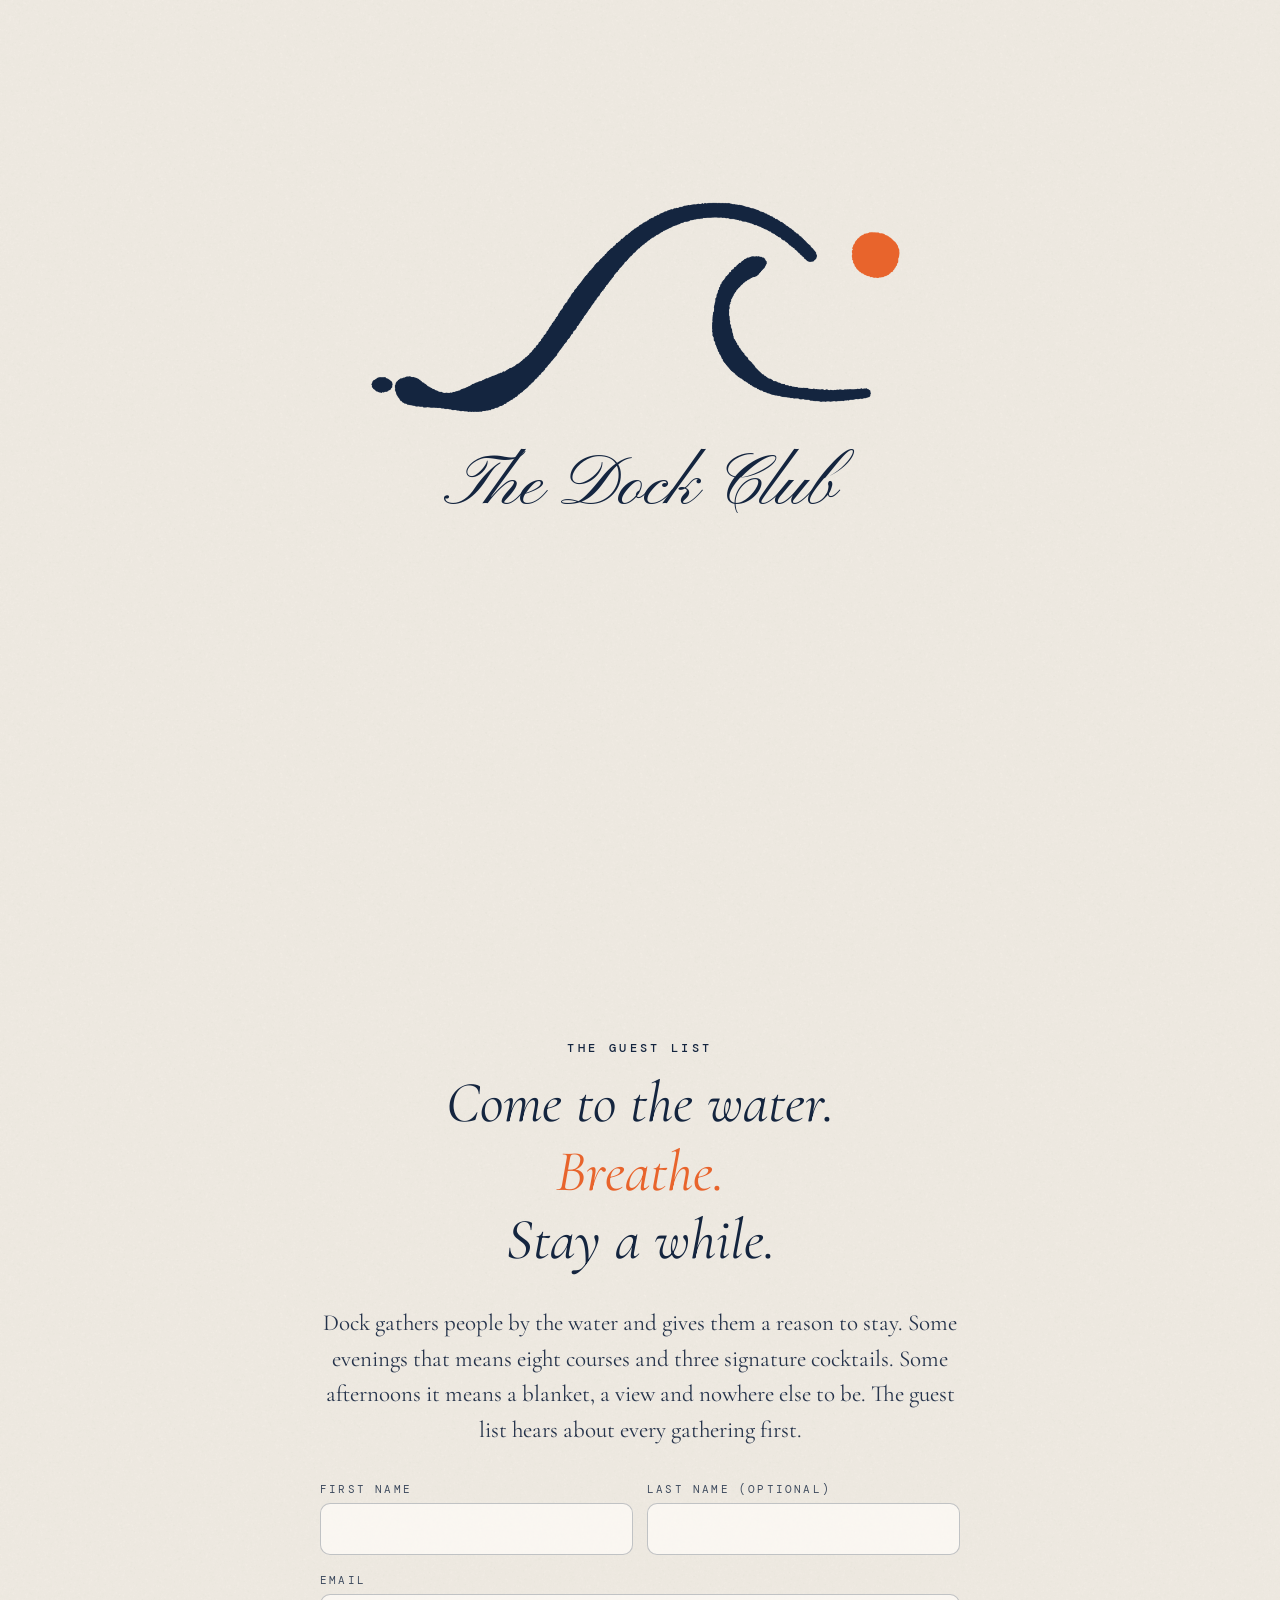
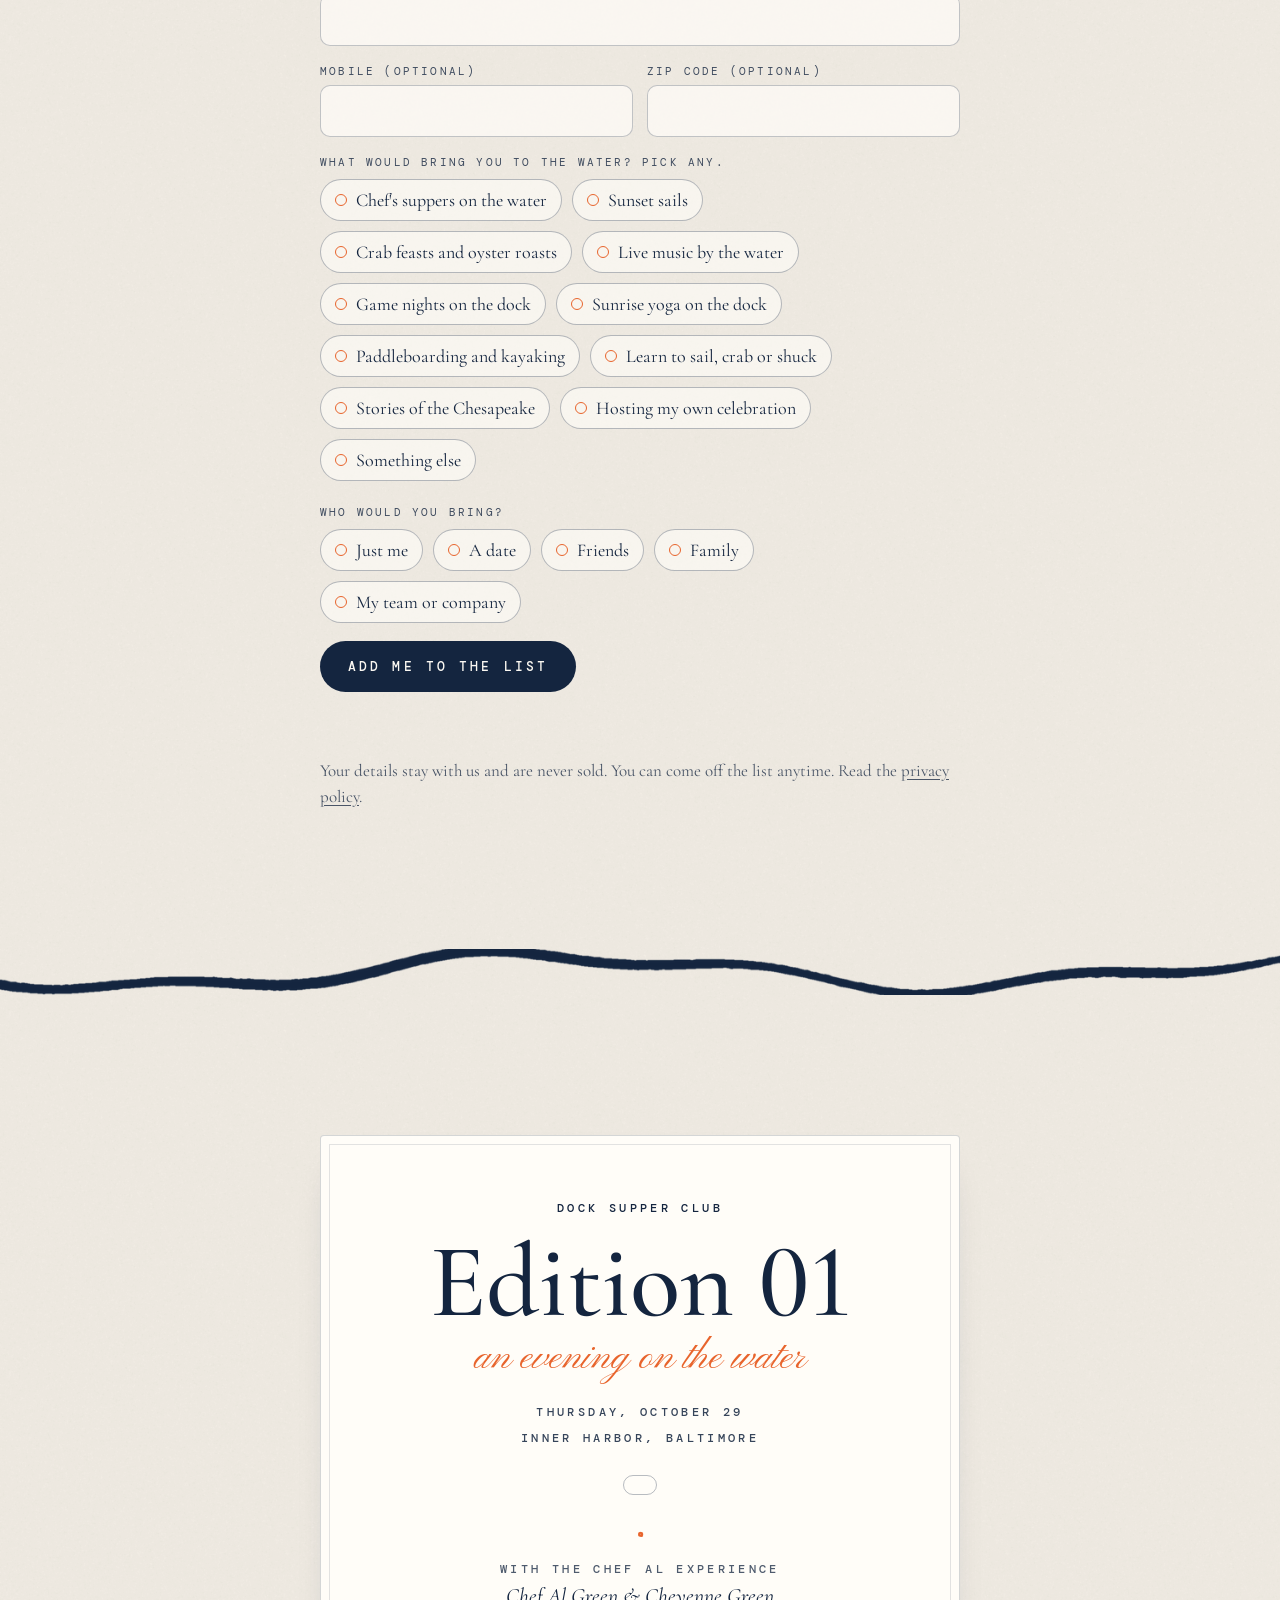
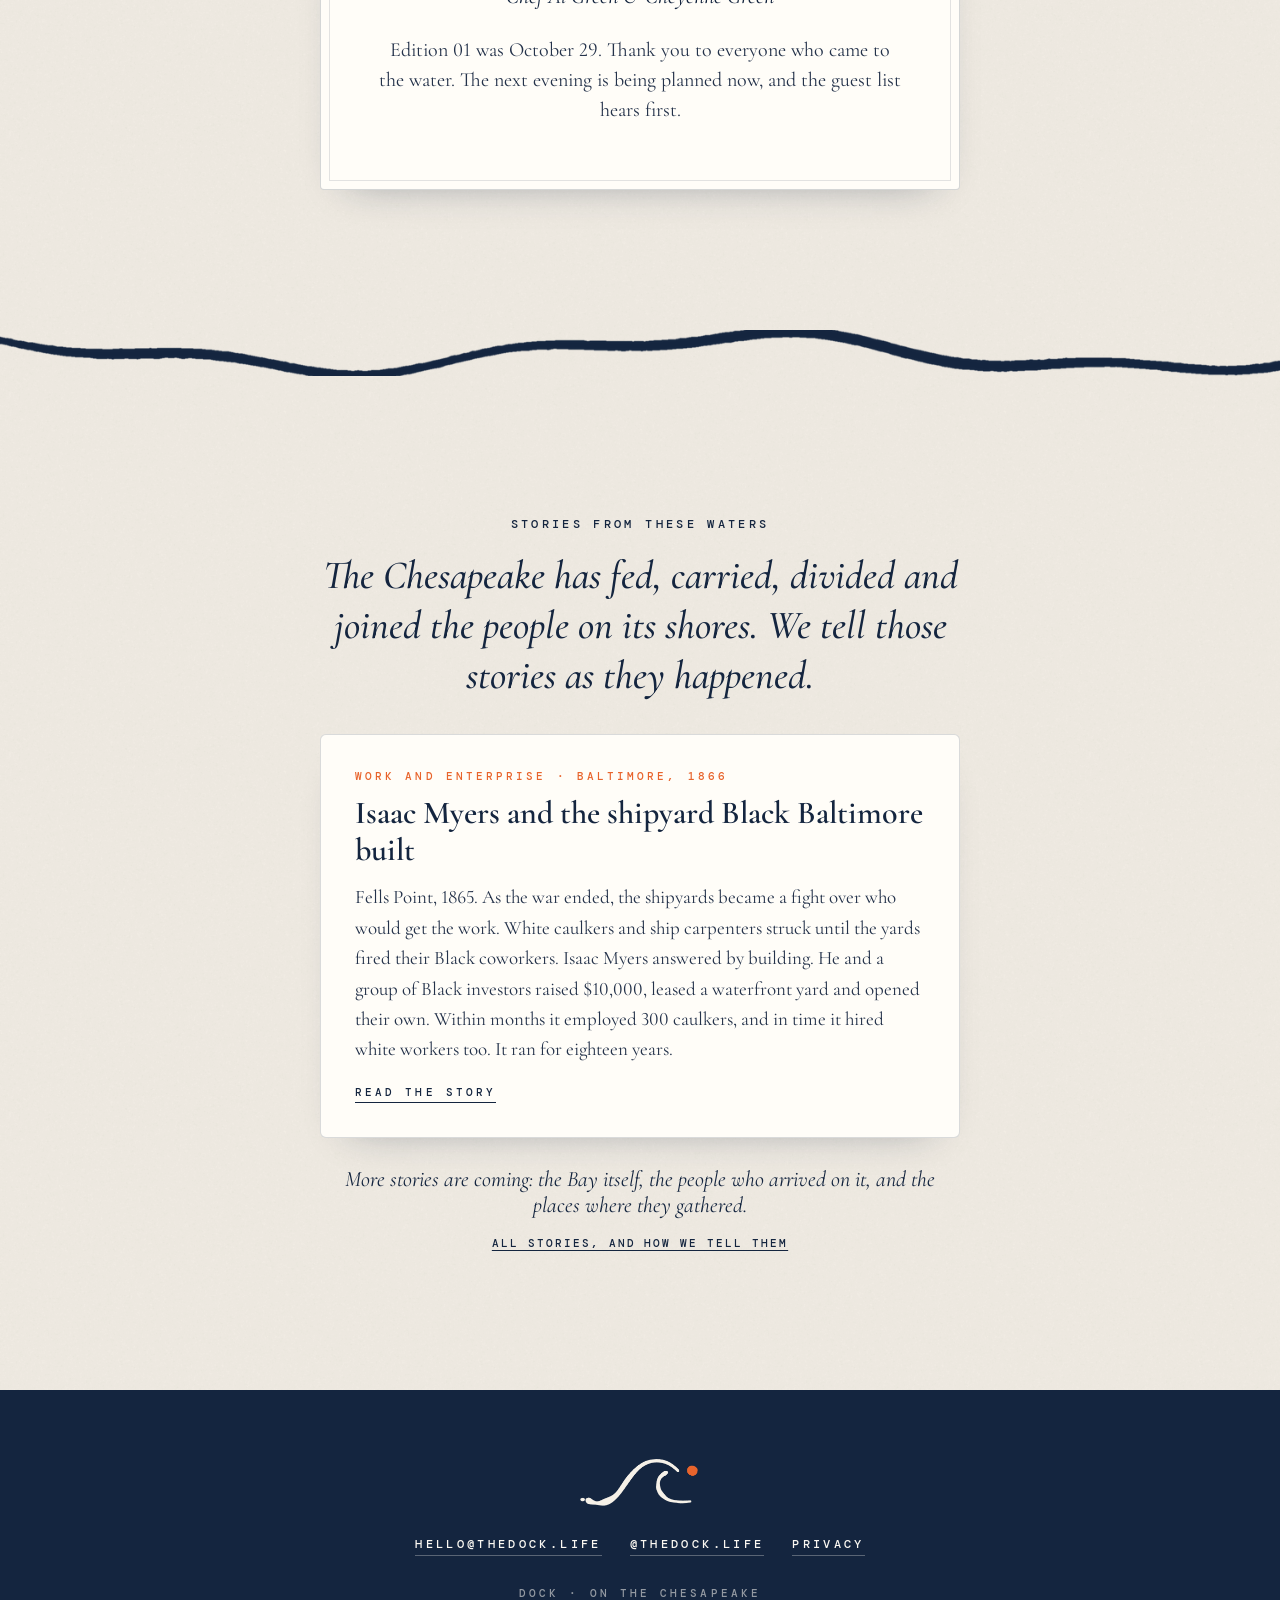
==== index.html @ c84dc523 "Correct the 1865 strikers: say white caulkers and ship carpenters The claim that many strikers were " ====
<!doctype html>
<html lang="en">
<head>
<meta charset="utf-8">
<meta name="viewport" content="width=device-width, initial-scale=1, viewport-fit=cover">
<title>Dock</title>
<meta name="description" content="The water brings people together. Life on the water, starting with the Dock Supper Club.">
<meta property="og:title" content="Dock">
<meta property="og:description" content="The water brings people together.">
<meta property="og:image" content="https://thedock.life/assets/share.jpg">
<meta property="og:url" content="https://thedock.life/">
<meta name="twitter:card" content="summary_large_image">
<meta name="theme-color" content="#14253F">
<link rel="icon" href="/assets/favicon.svg" type="image/svg+xml">
<link rel="preconnect" href="https://fonts.googleapis.com">
<link rel="preconnect" href="https://fonts.gstatic.com" crossorigin>
<link rel="stylesheet" href="https://fonts.googleapis.com/css2?family=Cormorant+Garamond:ital,wght@0,500;0,600;1,500&family=DM+Mono:wght@400;500&family=Pinyon+Script&display=swap">
<style>

:root{
  --mw:min(560px,78vw,60vh);
  --navy:#14253F; --orange:#E8642C; --cream:#FBF8F2; --paper:#F6F1E8; --grey:#4A5263;
  --sky-top:#CFE0EA; --sky-bot:#FBF8F2; --water-top:#9FB4C6; --water-bot:#5F7893; --ink:var(--navy); --hero-text:var(--navy);
}
*{box-sizing:border-box;margin:0;padding:0}
html{scroll-behavior:smooth;-webkit-text-size-adjust:100%}
body{background:var(--paper) url(/assets/paper.png);background-blend-mode:multiply;color:var(--navy);font-family:'Cormorant Garamond',Georgia,serif;font-variant-numeric:lining-nums;-webkit-font-smoothing:antialiased}
a{color:inherit}
.k{font-family:'DM Mono',ui-monospace,monospace;font-weight:500;text-transform:uppercase;letter-spacing:.28em;font-size:12px}
.sc{font-family:'Pinyon Script',cursive;font-weight:400;line-height:1}

/* hero: sky, horizon, water */
.hero{position:relative;height:100vh;height:100svh;min-height:560px;overflow:hidden;color:var(--hero-text);
  background:linear-gradient(180deg,var(--sky-top) 0%,var(--sky-bot) 67%,var(--water-top) 67%,var(--water-bot) 100%);
  transition:color 2s ease}
.sun{position:absolute;width:clamp(20px,3vw,30px);aspect-ratio:1;border-radius:50%;transform:translate(-50%,-50%);transition:left 2s,top 2s,background 2s,opacity 2s;pointer-events:none}
.glint{position:absolute;left:0;right:0;top:67%;height:33%;pointer-events:none;opacity:.6;
  background:repeating-linear-gradient(180deg,transparent 0 9px,rgba(255,255,255,.05) 9px 10px,transparent 10px 23px,rgba(255,255,255,.035) 23px 24px);-webkit-mask-image:linear-gradient(180deg,#000,transparent 85%);mask-image:linear-gradient(180deg,#000,transparent 85%)}
#ripples{position:absolute;left:0;right:0;top:67%;width:100%;height:33%;touch-action:pan-y}
.intro{position:absolute;inset:0;z-index:1;background:var(--paper) url(/assets/paper.png);background-blend-mode:multiply;clip-path:inset(0 0 0 0);transition:clip-path 1.5s cubic-bezier(.5,0,.3,1);display:none}
.intro .introname{position:absolute;left:0;right:0;top:calc(34% + var(--mw)*.235 + 18px);text-align:center;font-family:'Pinyon Script',cursive;font-size:clamp(46px,8vw,72px);line-height:1;color:var(--navy);opacity:0;transform:translateY(6px);transition:opacity 1s ease,transform 1s ease}
.intro.named .introname{opacity:1;transform:none}
.intro.gone{clip-path:inset(0 0 100% 0);pointer-events:none}
.intro.gone .introname{opacity:0;transition-duration:.45s}
.hero.opening .intro{display:block}
.hero.opening .clock,.hero.opening .sun{opacity:0 !important}
.clock{transition:opacity 1.6s ease;}
.mark{z-index:2}
.tag{z-index:2}
.clock{position:absolute;top:max(20px,env(safe-area-inset-top));left:0;right:0;text-align:center;opacity:.8;padding:0 16px}
@media (max-width:480px){.clock{font-size:10px;letter-spacing:.18em}.tag .sub{font-size:10.5px;letter-spacing:.2em}}
.mark{position:absolute;left:50%;top:34%;width:var(--mw);transform:translate(-50%,-50%)}
.mark svg{width:100%;height:auto;display:block;overflow:visible}
.mark .dot{transform-box:fill-box;transform-origin:center;opacity:0}
.tag{position:absolute;left:0;right:0;top:calc(34% + var(--mw)*.235 + 16px);text-align:center;padding:0 20px}
.tag .line{font-style:italic;font-weight:500;font-size:clamp(26px,4.6vw,44px);line-height:1.15;opacity:0;transform:translateY(8px);transition:opacity 1.2s ease,transform 1.2s ease}
.tag .sub{margin-top:14px;opacity:0;transition:opacity 1.2s ease .5s}
.ready .tag .line{opacity:1;transform:none}
.ready .tag .sub{opacity:.85}
.cta{display:inline-block;margin-top:clamp(22px,4vh,36px);position:relative;z-index:3;white-space:nowrap;text-decoration:none;color:var(--cream);background:var(--navy);border-radius:999px;padding:16px 26px;opacity:0;transition:opacity 1.2s ease 1s,background .25s;z-index:2}
.cta:hover{background:#1E3354}
.ready .cta{opacity:1}
.night .cta{background:var(--cream);color:var(--navy)}
.shore{position:absolute;left:0;right:0;bottom:0;height:16%;background:linear-gradient(180deg,rgba(246,241,232,0) 0%,rgba(246,241,232,.35) 45%,rgba(246,241,232,.85) 80%,var(--paper) 100%);pointer-events:none}
.divider{display:block;width:100%;height:auto;max-height:46px;object-fit:cover;opacity:.85;margin:0}

/* paper sections */
.paper{background:var(--paper) url(/assets/paper.png);background-blend-mode:multiply}
section{padding:clamp(72px,12vw,140px) 20px;text-align:center}
.wrap{max-width:640px;margin:0 auto}
.reveal{opacity:0;transform:translateY(8px);transition:opacity .9s ease,transform .9s ease}
.reveal.in{opacity:1;transform:none}
.three{display:flex;flex-direction:column;gap:6px;margin:22px 0 34px}
.three div{font-style:italic;font-size:clamp(34px,6vw,58px);line-height:1.08}
.three div:nth-child(2){color:var(--orange)}
.body{font-size:clamp(20px,2.4vw,23px);line-height:1.55;color:#24324A}
.rule{width:44px;height:1px;background:var(--navy);opacity:.3;margin:0 auto}

.card{background:#FFFDF8;border:1px solid rgba(20,37,63,.18);outline:1px solid rgba(20,37,63,.12);outline-offset:-10px;border-radius:4px;padding:clamp(40px,8vw,64px) clamp(22px,6vw,56px);box-shadow:0 18px 40px -28px rgba(20,37,63,.45)}
.card .big{font-weight:500;font-size:clamp(58px,12vw,104px);line-height:1;margin:14px 0 4px}
.card .sc{color:var(--orange);font-size:clamp(28px,5vw,40px)}
.card .meta{margin-top:22px;line-height:2.1;opacity:.85}
.count{display:inline-block;margin-top:24px;padding:9px 16px;border:1px solid rgba(20,37,63,.3);border-radius:999px}
.dab{display:block;width:9px;margin:30px auto 22px}
.card .names{font-style:italic;font-size:22px;margin-top:6px}
.card .note{margin-top:26px;font-size:20px;line-height:1.5;color:#24324A}
.story .promise{font-style:italic;font-weight:500;font-size:clamp(28px,4.6vw,40px);line-height:1.25;margin:18px 0 34px}
.storycard{display:block;text-align:left;text-decoration:none;color:inherit;background:#FFFDF8;border:1px solid rgba(20,37,63,.16);border-radius:6px;padding:clamp(22px,5vw,34px);box-shadow:0 18px 40px -30px rgba(20,37,63,.45);transition:transform .3s ease,box-shadow .3s ease}
.storycard:hover{transform:translateY(-2px);box-shadow:0 22px 44px -28px rgba(20,37,63,.5)}
.storycard .stag{display:block;color:#E8642C;font-size:11px}
.storycard .t{display:block;font-weight:600;font-size:clamp(26px,4vw,32px);line-height:1.15;margin:12px 0 14px}
.storycard .x{display:block;font-size:19px;line-height:1.6;color:#24324A}
.storycard .go{display:inline-block;margin-top:20px;border-bottom:1px solid currentColor;padding-bottom:3px;font-size:11px}
.story h2{font-weight:500;font-size:clamp(40px,7vw,64px);line-height:1.05;margin:18px 0 26px}
.story .body{text-align:left}
.story .more{margin-top:28px;font-style:italic;font-size:22px}
.sources{margin-top:18px;font-size:11px;letter-spacing:.18em;opacity:.7}
.sources a{text-underline-offset:3px}

.join .three{margin-top:16px}
form{margin-top:34px;text-align:left;display:grid;gap:18px}
.row{display:grid;grid-template-columns:1fr 1fr;gap:14px}
@media (max-width:520px){.row{grid-template-columns:1fr}}
label.f{display:grid;gap:7px}
label.f span{font-family:'DM Mono',monospace;font-size:11px;letter-spacing:.2em;text-transform:uppercase;opacity:.8}
input[type=text],input[type=email]{width:100%;font:inherit;font-size:20px;color:var(--navy);background:rgba(255,253,248,.7);border:1px solid rgba(20,37,63,.25);border-radius:10px;padding:13px 14px}
input:focus-visible,button:focus-visible,.chip input:focus-visible+span{outline:2px solid var(--orange);outline-offset:2px}
fieldset{border:0;display:grid;gap:10px}
legend{font-family:'DM Mono',monospace;font-size:11px;letter-spacing:.2em;text-transform:uppercase;opacity:.8;margin-bottom:10px}
.chips{display:flex;flex-wrap:wrap;gap:10px}
.chip{position:relative;cursor:pointer}
.chip input{position:absolute;opacity:0;inset:0;cursor:pointer}
.chip span{display:inline-flex;align-items:center;gap:9px;padding:9px 14px;border:1px solid rgba(20,37,63,.3);border-radius:999px;font-size:18px;background:rgba(255,253,248,.6);transition:background .25s,color .25s,border-color .25s}
.chip span::before{content:"";width:10px;height:10px;border-radius:50%;border:1.5px solid var(--orange);transition:background .25s}
.chip input:checked+span{background:var(--navy);color:var(--cream);border-color:var(--navy)}
.chip input:checked+span::before{background:var(--orange)}
.hp{position:absolute;left:-9999px}
.consent{display:flex;gap:12px;align-items:flex-start;font-size:17px;line-height:1.45;cursor:pointer}
.consent input{width:20px;height:20px;margin-top:3px;accent-color:var(--navy);flex:none}
.consent[hidden],#otherWrap[hidden]{display:none}
.small a{text-underline-offset:3px}
fieldset+fieldset{margin-top:6px}
input[type=tel]{width:100%;font:inherit;font-size:20px;color:var(--navy);background:rgba(255,253,248,.7);border:1px solid rgba(20,37,63,.25);border-radius:10px;padding:13px 14px}
input::placeholder{color:rgba(20,37,63,.4);font-style:italic}
button{justify-self:start;font-family:'DM Mono',monospace;font-weight:500;font-size:13px;letter-spacing:.24em;text-transform:uppercase;color:var(--cream);background:var(--navy);border:0;border-radius:999px;padding:17px 28px;cursor:pointer;transition:background .25s}
button:hover{background:#1E3354}
button[disabled]{opacity:.6;cursor:default}
.small{font-size:17px;opacity:.75;line-height:1.5}
.msg{font-size:20px;min-height:1.5em}
.msg.err{color:#B4471C}
.done{display:none;margin-top:34px}
.done .sc{font-size:56px;color:var(--orange)}
.done p{margin-top:10px;font-size:22px}
.joined form{display:none}
.joined .done{display:block}

footer{background:var(--navy);color:var(--cream);text-align:center;padding:64px 20px calc(48px + env(safe-area-inset-bottom))}
footer .fw{width:120px;height:auto;margin:0 auto 26px;display:block}
footer .links{display:flex;flex-wrap:wrap;justify-content:center;gap:12px 28px}
footer a{text-decoration:none;border-bottom:1px solid rgba(251,248,242,.3);padding-bottom:3px}
footer .fine{margin-top:30px;opacity:.55;font-size:11px}

@media (prefers-reduced-motion:reduce){
  .reveal,.tag .line,.tag .sub{transition:none;opacity:1;transform:none}
  .cue span{animation:none}
}
</style>
</head>
<body>

<header class="hero" id="hero">
  <div class="sun" id="sun" aria-hidden="true"></div>
  <div class="glint" aria-hidden="true"></div>
  <canvas id="ripples" aria-hidden="true"></canvas>
  <div class="intro" id="intro" aria-hidden="true"><div class="introname">The Dock Club</div></div>
  <div class="clock k" id="clock" aria-live="off"></div>
  <div class="mark" role="img" aria-label="The Dock wave">
    <svg viewBox="-2 0 274 128" xmlns="http://www.w3.org/2000/svg">
      <defs>
        <mask id="draw" maskUnits="userSpaceOnUse" x="-2" y="0" width="274" height="128">
          <circle id="dab" cx="4" cy="104" r="0" fill="#fff"/>
          <path id="p1" d="M 6 104 C 10 103, 12 103, 15 105 C 30 114, 55 114, 75 98 C 100 78, 115 35, 150 20 C 170 12, 200 14, 222 38" fill="none" stroke="#fff" stroke-width="30" stroke-linecap="round" stroke-linejoin="round"/>
          <path id="p2" d="M 196 42 C 176 50, 168 76, 184 94 C 198 108, 225 112, 250 110" fill="none" stroke="#fff" stroke-width="30" stroke-linecap="round" stroke-linejoin="round"/>
        </mask>
      </defs>
      <image id="ink" href="/assets/web-stroke-navy.png" x="-2" y="0" width="274" height="128" mask="url(#draw)"/>
      <image id="inkLight" href="/assets/web-stroke-cream.png" x="-2" y="0" width="274" height="128" mask="url(#draw)" style="opacity:0;transition:opacity 1.6s ease"/>
      <image class="dot" id="dot" href="/assets/web-dot.png" x="-2" y="0" width="274" height="128"/>
    </svg>
  </div>
  <div class="tag">
    <div class="line">The water brings people together.</div>
    <div class="sub k">Life on the water, starting with the Dock Supper Club</div>
    <a class="cta k" href="#join">Join the guest list</a>
  </div>
  <div class="shore" aria-hidden="true"></div>
</header>

<main>
<section class="paper join" id="join">
  <div class="wrap">
    <div class="k reveal">The guest list</div>
    <div class="three">
      <div class="reveal">Come to the water.</div>
      <div class="reveal">Breathe.</div>
      <div class="reveal">Stay a while.</div>
    </div>
    <p class="body reveal">Dock gathers people by the water and gives them a reason to stay. Some evenings that means eight courses and three signature cocktails. Some afternoons it means a blanket, a view and nowhere else to be. The guest list hears about every gathering first.</p>
    <form id="form" class="reveal" novalidate>
      <div class="row">
        <label class="f"><span>First name</span><input type="text" name="firstName" autocomplete="given-name" required maxlength="100"></label>
        <label class="f"><span>Last name (optional)</span><input type="text" name="lastName" autocomplete="family-name" maxlength="100"></label>
      </div>
      <label class="f"><span>Email</span><input type="email" name="email" autocomplete="email" inputmode="email" required maxlength="200"></label>
      <div class="row">
        <label class="f"><span>Mobile (optional)</span><input type="tel" name="phone" autocomplete="tel" inputmode="tel" maxlength="40"></label>
        <label class="f"><span>ZIP code (optional)</span><input type="text" name="zip" autocomplete="postal-code" inputmode="numeric" maxlength="10"></label>
      </div>
      <label class="consent" id="textsWrap" hidden><input type="checkbox" name="textsOk"><span>Text me about gatherings. Reply STOP anytime to opt out. Message and data rates may apply.</span></label>
      <fieldset>
        <legend>What would bring you to the water? Pick any.</legend>
        <div class="chips">
          <label class="chip"><input type="checkbox" name="interests" value="Chef's suppers on the water"><span>Chef's suppers on the water</span></label>
          <label class="chip"><input type="checkbox" name="interests" value="Sunset sails"><span>Sunset sails</span></label>
          <label class="chip"><input type="checkbox" name="interests" value="Crab feasts and oyster roasts"><span>Crab feasts and oyster roasts</span></label>
          <label class="chip"><input type="checkbox" name="interests" value="Live music by the water"><span>Live music by the water</span></label>
          <label class="chip"><input type="checkbox" name="interests" value="Game nights on the dock"><span>Game nights on the dock</span></label>
          <label class="chip"><input type="checkbox" name="interests" value="Sunrise yoga on the dock"><span>Sunrise yoga on the dock</span></label>
          <label class="chip"><input type="checkbox" name="interests" value="Paddleboarding and kayaking"><span>Paddleboarding and kayaking</span></label>
          <label class="chip"><input type="checkbox" name="interests" value="Learn to sail, crab or shuck"><span>Learn to sail, crab or shuck</span></label>
          <label class="chip"><input type="checkbox" name="interests" value="Stories of the Chesapeake"><span>Stories of the Chesapeake</span></label>
          <label class="chip"><input type="checkbox" name="interests" value="Hosting my own celebration"><span>Hosting my own celebration</span></label>
          <label class="chip"><input type="checkbox" name="interests" value="Something else" id="otherBox"><span>Something else</span></label>
        </div>
        <label class="f" id="otherWrap" hidden style="margin-top:6px"><span>Tell us what</span><input type="text" name="other" maxlength="500" placeholder="Bonfires, fishing, a book club..."></label>
      </fieldset>
      <fieldset>
        <legend>Who would you bring?</legend>
        <div class="chips">
          <label class="chip"><input type="checkbox" name="comingWith" value="Just me"><span>Just me</span></label>
          <label class="chip"><input type="checkbox" name="comingWith" value="A date"><span>A date</span></label>
          <label class="chip"><input type="checkbox" name="comingWith" value="Friends"><span>Friends</span></label>
          <label class="chip"><input type="checkbox" name="comingWith" value="Family"><span>Family</span></label>
          <label class="chip"><input type="checkbox" name="comingWith" value="My team or company"><span>My team or company</span></label>
        </div>
      </fieldset>
      <label class="hp" aria-hidden="true">Leave this empty<input type="text" name="website" tabindex="-1" autocomplete="off"></label>
      <button type="submit" id="go">Add me to the list</button>
      <p class="msg" id="msg" role="status"></p>
      <p class="small">Your details stay with us and are never sold. You can come off the list anytime. Read the <a href="/privacy">privacy policy</a>.</p>
    </form>
    <div class="done" id="done" role="status">
      <div class="sc">Thank you.</div>
      <p>You're on the list. We'll write when the next gathering opens.</p>
    </div>
  </div>
</section>

<img class="divider reveal" src="/assets/horizon.png" alt="">

<section class="paper" id="edition">
  <div class="wrap">
    <div class="card reveal">
      <div class="k">Dock Supper Club</div>
      <div class="big">Edition 01</div>
      <div class="sc">an evening on the water</div>
      <div class="meta k">Thursday, October 29<br>Inner Harbor, Baltimore</div>
      <div class="count k" id="count" hidden></div>
      <img class="dab" src="/assets/dab.png" alt="">
      <div class="k" style="opacity:.75">With The Chef Al Experience</div>
      <div class="names">Chef Al Green &amp; Cheyenne Green</div>
      <p class="note" id="ednote">Edition 01 is a small first evening among friends. The next one opens to the guest list first.</p>
    </div>
  </div>
</section>

<img class="divider reveal" src="/assets/horizon.png" alt="" style="transform:scaleX(-1)">

<section class="paper story" id="stories">
  <div class="wrap">
    <div class="k reveal">Stories from these waters</div>
    <h2 class="reveal promise">The Chesapeake has fed, carried, divided and joined the people on its shores. We tell those stories as they happened.</h2>
    <a class="storycard reveal" href="/stories/isaac-myers">
      <span class="k stag">Work and enterprise · Baltimore, 1866</span>
      <span class="t">Isaac Myers and the shipyard Black Baltimore built</span>
      <span class="x">Fells Point, 1865. As the war ended, the shipyards became a fight over who would get the work. White caulkers and ship carpenters struck until the yards fired their Black coworkers. Isaac Myers answered by building. He and a group of Black investors raised $10,000, leased a waterfront yard and opened their own. Within months it employed 300 caulkers, and in time it hired white workers too. It ran for eighteen years.</span>
      <span class="k go">Read the story</span>
    </a>
    <p class="more reveal">More stories are coming: the Bay itself, the people who arrived on it, and the places where they gathered.</p>
    <p class="sources k reveal"><a href="/stories/">All stories, and how we tell them</a></p>
  </div>
</section>
</main>

<footer>
  <svg class="fw" viewBox="-2 0 274 128" aria-hidden="true"><image href="/assets/web-stroke-cream.png" x="-2" y="0" width="274" height="128"/><image href="/assets/web-dot.png" x="-2" y="0" width="274" height="128"/></svg>
  <div class="links k">
    <a href="mailto:hello@thedock.life">hello@thedock.life</a>
    <a href="https://instagram.com/thedock.life" target="_blank" rel="noopener">@thedock.life</a>
    <a href="/privacy">Privacy</a>
  </div>
  <div class="fine k">Dock · On the Chesapeake</div>
</footer>

<script>
(() => {
  const reduce = matchMedia('(prefers-reduced-motion: reduce)').matches;
  const root = document.documentElement, hero = document.getElementById('hero');
  const TZ = 'America/New_York', LAT = 39.2858, LON = -76.6131; // Inner Harbor

  // ---- Chesapeake time and sun ----
  function nowParts() {
    const p = Object.fromEntries(new Intl.DateTimeFormat('en-US', {timeZone: TZ, year:'numeric', month:'2-digit', day:'2-digit', hour:'2-digit', minute:'2-digit', hourCycle:'h23'}).formatToParts(new Date()).map(x => [x.type, x.value]));
    return {y:+p.year, m:+p.month, d:+p.day, h:+p.hour + +p.minute/60};
  }
  function offsetHours() {
    const s = new Date().toLocaleString('en-US', {timeZone: TZ, timeZoneName: 'shortOffset'});
    const m = s.match(/GMT([+-]\d+)(?::(\d+))?/); return m ? +m[1] + (m[2] ? Math.sign(+m[1]) * m[2] / 60 : 0) : -5;
  }
  // NOAA approximation, returns local sunrise and sunset in hours
  function sunTimes(y, m, d) {
    const rad = Math.PI / 180, N = Math.floor(275*m/9) - Math.floor((m+9)/12) * (1 + Math.floor((y - 4*Math.floor(y/4) + 2)/3)) + d - 30;
    const calc = rising => {
      const t = N + ((rising ? 6 : 18) - LON/15) / 24, M = 0.9856*t - 3.289;
      let L = (M + 1.916*Math.sin(M*rad) + 0.020*Math.sin(2*M*rad) + 282.634) % 360; if (L < 0) L += 360;
      let RA = Math.atan(0.91764*Math.tan(L*rad)) / rad; RA = (RA + 360) % 360;
      RA = (RA + Math.floor(L/90)*90 - Math.floor(RA/90)*90) / 15;
      const sinDec = 0.39782*Math.sin(L*rad), cosDec = Math.cos(Math.asin(sinDec));
      const cosH = (Math.cos(90.833*rad) - sinDec*Math.sin(LAT*rad)) / (cosDec*Math.cos(LAT*rad));
      let H = Math.acos(Math.max(-1, Math.min(1, cosH))) / rad; H = (rising ? 360 - H : H) / 15;
      const T = H + RA - 0.06571*t - 6.622;
      return (((T - LON/15) + offsetHours()) % 24 + 24) % 24;
    };
    return {rise: calc(true), set: calc(false)};
  }
  const C = {
    night:  ['#0C1830','#1B2C4C','#18294A','#0B1628'],
    dawn:   ['#8EA2C2','#F3D2B4','#A9B4C4','#5A6E89'],
    day:    ['#BCD3E3','#F7F2E9','#9DB5C9','#5C7792'],
    golden: ['#E7B98E','#F7E1C4','#C9A98C','#5D6F87'],
    sunset: ['#D9845A','#F2C39C','#B7836C','#3E4C66'],
    dusk:   ['#2E3C5E','#B9877A','#4C5876','#1A2742']
  };
  const hex = h => [1,3,5].map(i => parseInt(h.slice(i,i+2),16));
  const mix = (a, b, t) => { const A = hex(a), B = hex(b); return '#' + A.map((v,i) => Math.round(v + (B[i]-v)*t).toString(16).padStart(2,'0')).join(''); };
  function palette(h, rise, set) {
    // keyframes in hours, keyed to today's sunrise and sunset
    const k = [[0,'night'],[rise-1.2,'night'],[rise-0.2,'dawn'],[rise+1.3,'day'],[set-1.8,'day'],[set-0.7,'golden'],[set,'sunset'],[set+0.7,'dusk'],[set+1.5,'night'],[24,'night']];
    for (let i = 0; i < k.length-1; i++) if (h >= k[i][0] && h <= k[i+1][0]) {
      const t = (h - k[i][0]) / Math.max(0.001, k[i+1][0] - k[i][0]);
      return {cols: C[k[i][1]].map((c,j) => mix(c, C[k[i+1][1]][j], t)), phase: t < .5 ? k[i][1] : k[i+1][1]};
    }
    return {cols: C.night, phase: 'night'};
  }
  const words = {night:'night water', dawn:'first light', day:'daylight', golden:'golden hour', sunset:'sundown', dusk:'blue hour'};
  const lum = h => { const [r,g,b] = hex(h); return (0.299*r + 0.587*g + 0.114*b) / 255; };
  const ink = document.getElementById('ink'), sun = document.getElementById('sun'), clock = document.getElementById('clock');
  let seen = false;
  try { seen = sessionStorage.getItem('dockOpened') === '1'; sessionStorage.setItem('dockOpened', '1'); } catch (e) {}
  let waterDark = false, isDark = false, intro = !reduce && !seen;
  const inkLight = document.getElementById('inkLight');
  function paint() {
    const {y,m,d,h} = nowParts(), {rise, set} = sunTimes(y, m, d), {cols, phase} = palette(h, rise, set);
    root.style.setProperty('--sky-top', cols[0]); root.style.setProperty('--sky-bot', cols[1]);
    root.style.setProperty('--water-top', cols[2]); root.style.setProperty('--water-bot', cols[3]);
    const dark = lum(cols[0]) * .5 + lum(cols[1]) * .5 < .55;
    root.style.setProperty('--hero-text', dark ? '#FBF8F2' : '#14253F');
    hero.classList.toggle('night', dark);
    isDark = dark; if (!intro) inkLight.style.opacity = dark ? 1 : 0;
    waterDark = lum(cols[3]) < .45;
    // by day the wave's own dot is the sun; at night a moon crosses the sky above the mark
    const isDay = h > rise - 0.3 && h < set + 0.3;
    const f = ((h - set + 24) % 24) / (24 - (set - rise));
    sun.style.left = (10 + f * 80) + '%';
    sun.style.top = (24 - Math.sin(f * Math.PI) * 14) + '%';
    sun.style.background = '#F3EEE2';
    sun.style.boxShadow = '0 0 30px rgba(243,238,226,.35)';
    sun.style.opacity = isDay ? 0 : .85;
    const t = new Intl.DateTimeFormat('en-US', {timeZone: TZ, hour:'numeric', minute:'2-digit'}).format(new Date()).toLowerCase();
    clock.textContent = t + ' on the Chesapeake · ' + words[phase];
  }
  paint(); setInterval(paint, 60000);

  // ---- the wave draws itself ----
  const p1 = document.getElementById('p1'), p2 = document.getElementById('p2'), dab = document.getElementById('dab'), dot = document.getElementById('dot');
  // the opening: a blank page, the wave draws, the name appears, then the sky rises in behind it
  const introEl = document.getElementById('intro');
  if (intro) { hero.classList.add('opening'); document.documentElement.style.overflow = 'hidden'; }
  let revealed = false;
  function reveal() {
    if (revealed) return; revealed = true; intro = false;
    introEl.classList.add('gone');
    document.documentElement.style.overflow = '';
    setTimeout(() => { inkLight.style.opacity = isDark ? 1 : 0; hero.classList.add('ready'); }, 1300);
    setTimeout(() => hero.classList.remove('opening'), 1700);
    ['pointerdown','wheel','touchmove','keydown'].forEach(ev => removeEventListener(ev, reveal));
  }
  function drawWave() {
    if (reduce) { dab.setAttribute('r', 9); [p1,p2].forEach(p => p.style.strokeDasharray = 'none'); dot.style.opacity = 1; hero.classList.add('ready'); return; }
    const L1 = p1.getTotalLength(), L2 = p2.getTotalLength();
    [[p1,L1],[p2,L2]].forEach(([p,L]) => { p.style.strokeDasharray = L + ' ' + L; p.style.strokeDashoffset = L; });
    const ease = t => 1 - Math.pow(1 - t, 2.2), k = intro ? 0.75 : 1;
    const steps = [
      {dur: 260*k, fn: t => dab.setAttribute('r', 9 * ease(t))},
      {dur: 1500*k, fn: t => p1.style.strokeDashoffset = L1 * (1 - ease(t))},
      {dur: 120*k, fn: () => {}},
      {dur: 1000*k, fn: t => p2.style.strokeDashoffset = L2 * (1 - ease(t))},
      {dur: 650*k, fn: t => { const e = ease(t), s = 0.4 + 0.6*e + Math.sin(t*Math.PI)*0.12; dot.style.opacity = Math.min(1, t*2.5); dot.style.transform = `translateY(${(1-e)*-14}px) scale(${s})`; }}
    ];
    let i = 0, start = null;
    function frame(ts) {
      if (start === null) start = ts;
      const st = steps[i], t = Math.min(1, (ts - start) / st.dur); st.fn(t);
      if (t >= 1) {
        i++; start = ts;
        if (i === 1 && !intro) hero.classList.add('ready');
        if (i >= steps.length) {
          if (intro) { introEl.classList.add('named'); setTimeout(reveal, 1700); }
          return;
        }
      }
      requestAnimationFrame(frame);
    }
    setTimeout(() => requestAnimationFrame(frame), intro ? 500 : 350);
    if (intro) setTimeout(() => ['pointerdown','wheel','touchmove','keydown'].forEach(ev => addEventListener(ev, reveal, {passive: true})), 600);
  }
  const imgs = ['/assets/web-stroke-navy.png','/assets/web-stroke-cream.png','/assets/web-dot.png'].map(src => new Promise(r => { const im = new Image(); im.onload = im.onerror = r; im.src = src; }));
  Promise.all(imgs).then(drawWave);

  // ---- ripples on the water ----
  const cv = document.getElementById('ripples'), cx = cv.getContext('2d'), rings = [];
  const dpr = Math.min(2, window.devicePixelRatio || 1);
  function size() { cv.width = cv.clientWidth * dpr; cv.height = cv.clientHeight * dpr; }
  size(); addEventListener('resize', size);
  function drop(x, y, big) { rings.push({x, y, r: 2, max: (big ? 120 : 70) * (0.8 + Math.random()*0.4), life: 1}); }
  let last = 0;
  cv.addEventListener('pointermove', e => { const now = performance.now(); if (now - last < 90) return; last = now; const b = cv.getBoundingClientRect(); drop(e.clientX - b.left, e.clientY - b.top, false); });
  cv.addEventListener('pointerdown', e => { const b = cv.getBoundingClientRect(); drop(e.clientX - b.left, e.clientY - b.top, true); });
  if (!reduce) setInterval(() => { if (document.hidden) return; drop(Math.random()*cv.clientWidth, cv.clientHeight*(0.15 + Math.random()*0.75), false); }, 1700);
  function tick() {
    cx.setTransform(dpr,0,0,dpr,0,0); cx.clearRect(0,0,cv.width,cv.height);
    const col = waterDark ? '251,248,242' : '20,37,63';
    for (let i = rings.length-1; i >= 0; i--) {
      const g = rings[i]; g.r += (g.max - g.r) * 0.035 + 0.25; g.life = 1 - g.r / g.max;
      if (g.life <= 0.02) { rings.splice(i,1); continue; }
      const persp = 0.32 + 0.5 * (g.y / cv.clientHeight); // flatter near the horizon
      for (let k = 0; k < 2; k++) {
        const rr = g.r * (1 - k*0.38); if (rr <= 1) continue;
        cx.beginPath(); cx.ellipse(g.x, g.y, rr, rr * persp * 0.42, 0, 0, Math.PI*2);
        cx.strokeStyle = `rgba(${col},${(g.life * (k ? .22 : .42)).toFixed(3)})`; cx.lineWidth = 1.2; cx.stroke();
      }
    }
    requestAnimationFrame(tick);
  }
  if (!reduce) requestAnimationFrame(tick);

  // ---- scroll reveals ----
  const io = new IntersectionObserver(es => es.forEach(e => { if (e.isIntersecting) { e.target.classList.add('in'); io.unobserve(e.target); } }), {threshold: .08, rootMargin: '0px 0px -6% 0px'});
  document.querySelectorAll('.reveal').forEach((el, i) => { el.style.transitionDelay = (el.parentElement.classList.contains('three') ? [...el.parentElement.children].indexOf(el) * .35 : 0) + 's'; io.observe(el); });

  // ---- Edition 01 countdown: days and hours, then hours and minutes on the day ----
  (() => {
    const c = document.getElementById('count'), note = document.getElementById('ednote');
    const doors = Date.parse('2026-10-29T17:00:00-04:00'), end = Date.parse('2026-10-29T22:00:00-04:00');
    const plural = (n, w) => n + ' ' + w + (n === 1 ? '' : 's');
    function update() {
      const now = Date.now(), ms = doors - now;
      if (now >= end) { c.hidden = true; note.textContent = 'Edition 01 was October 29. Thank you to everyone who came to the water. The next evening is being planned now, and the guest list hears first.'; return; }
      if (now >= doors) { c.textContent = 'Happening now'; c.hidden = false; return; }
      const mins = Math.floor(ms / 6e4), d = Math.floor(mins / 1440), h = Math.floor(mins % 1440 / 60), m = mins % 60;
      c.textContent = d >= 1 ? 'In ' + plural(d, 'day') + ', ' + plural(h, 'hour') : 'Doors in ' + (h ? plural(h, 'hour') + ', ' : '') + plural(m, 'minute');
      c.hidden = false;
    }
    update(); setInterval(update, 30000);
  })();

  // ---- guest list ----
  const form = document.getElementById('form'), msg = document.getElementById('msg'), go = document.getElementById('go');
  const textsWrap = document.getElementById('textsWrap'), otherWrap = document.getElementById('otherWrap'), otherBox = document.getElementById('otherBox');
  form.phone.addEventListener('input', () => { textsWrap.hidden = !form.phone.value.trim(); });
  otherBox.addEventListener('change', () => { otherWrap.hidden = !otherBox.checked; if (otherBox.checked) form.other.focus(); });
  const src = new URLSearchParams(location.search).get('src') || new URLSearchParams(location.search).get('utm_source') || (/instagram/i.test(document.referrer) ? 'instagram' : '');
  form.addEventListener('submit', e => {
    e.preventDefault(); msg.textContent = ''; msg.className = 'msg';
    const fd = new FormData(form);
    const data = {firstName: fd.get('firstName').trim(), lastName: fd.get('lastName').trim(), email: fd.get('email').trim(), phone: fd.get('phone').trim(), zip: fd.get('zip').trim(), textsOk: fd.get('textsOk') === 'on', interests: fd.getAll('interests'), other: (fd.get('other') || '').trim(), comingWith: fd.getAll('comingWith'), website: fd.get('website'), source: src};
    if (!data.firstName) { msg.textContent = 'Add your first name so we know who to write to.'; msg.classList.add('err'); form.firstName.focus(); return; }
    if (!/^[^\s@]+@[^\s@]+\.[^\s@]{2,}$/.test(data.email)) { msg.textContent = 'That email doesn\'t look complete.'; msg.classList.add('err'); form.email.focus(); return; }
    if (data.phone && data.phone.replace(/\D/g, '').length < 10) { msg.textContent = 'Check the mobile number, or leave it blank.'; msg.classList.add('err'); form.phone.focus(); return; }
    go.disabled = true; go.textContent = 'Adding you';
    fetch('/api/join', {method: 'POST', headers: {'content-type': 'application/json'}, body: JSON.stringify(data)})
      .then(r => r.ok ? r.json() : Promise.reject(r.status))
      .then(() => { document.getElementById('join').classList.add('joined'); document.getElementById('done').scrollIntoView({behavior: reduce ? 'auto' : 'smooth', block: 'center'}); })
      .catch(() => { msg.textContent = 'That didn\'t go through. Try again, or write to hello@thedock.life.'; msg.classList.add('err'); go.disabled = false; go.textContent = 'Add me to the list'; });
  });
})();
</script>
</body>
</html>
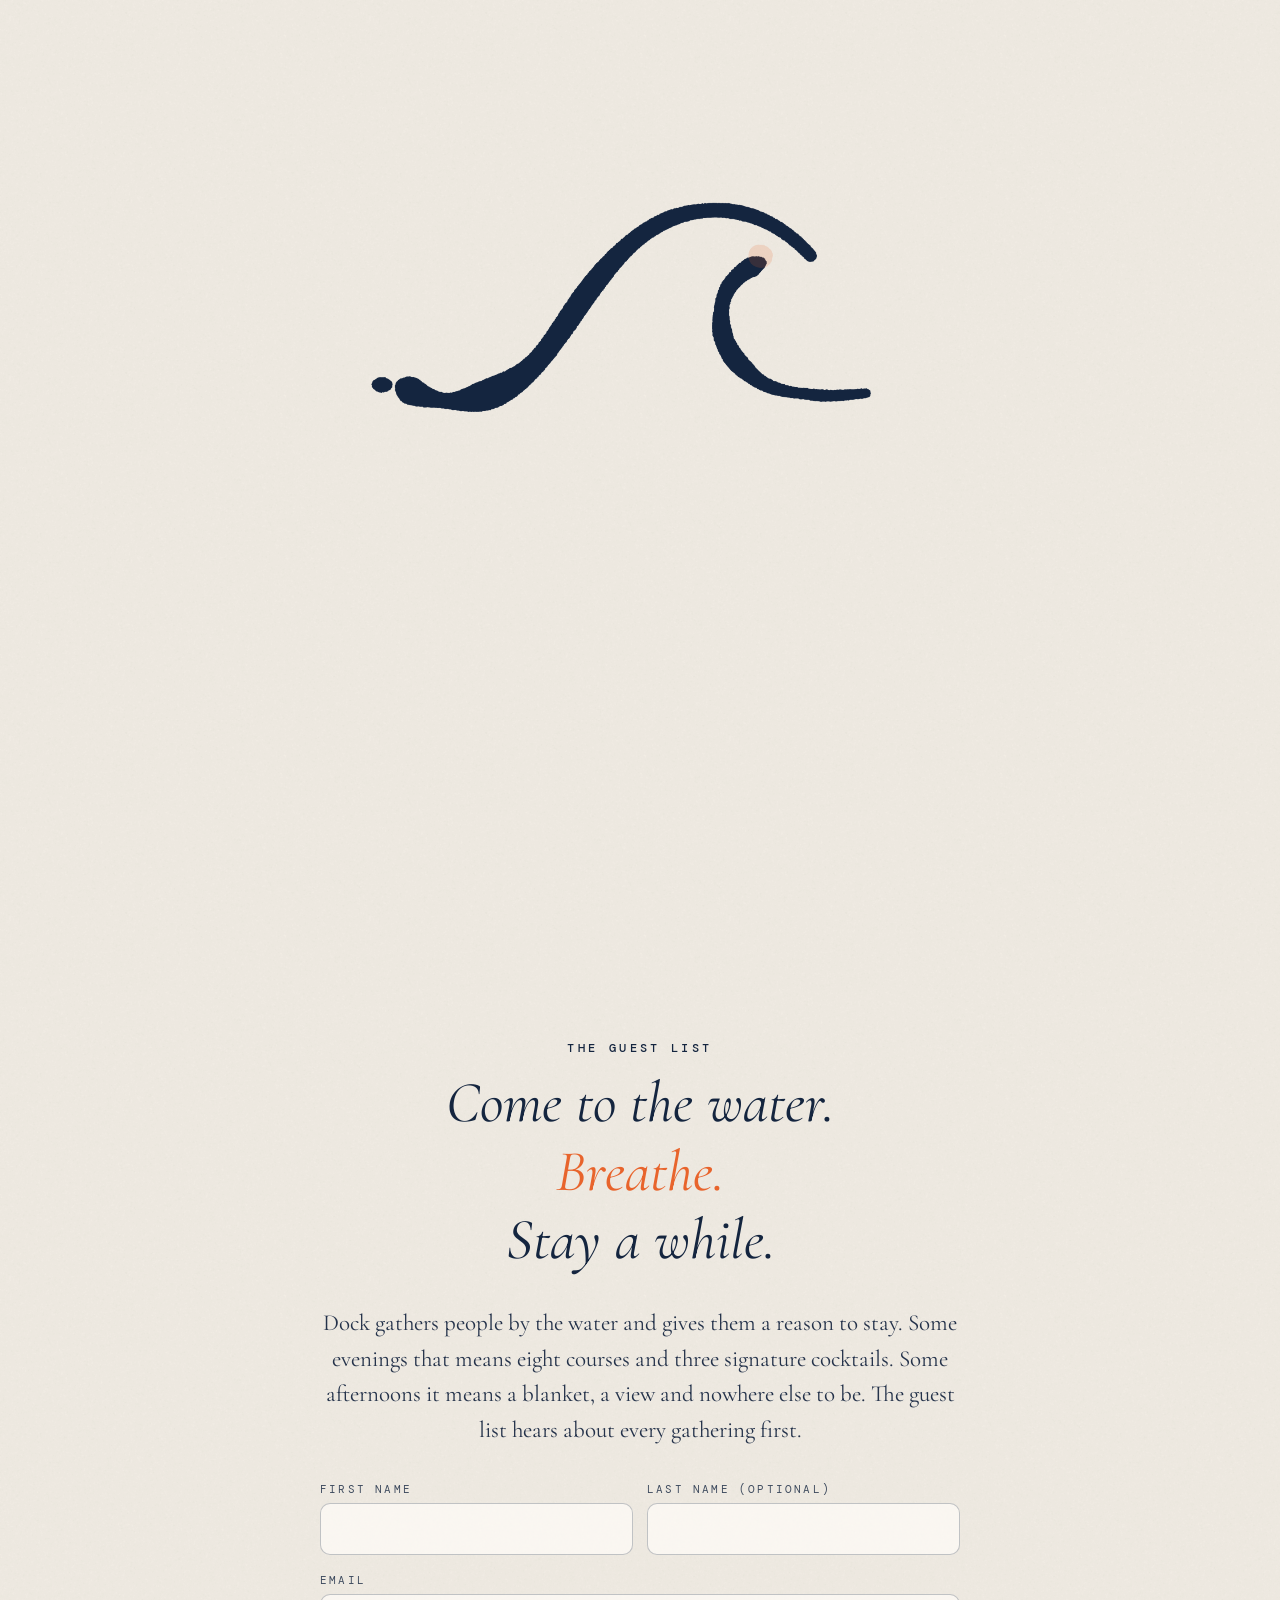
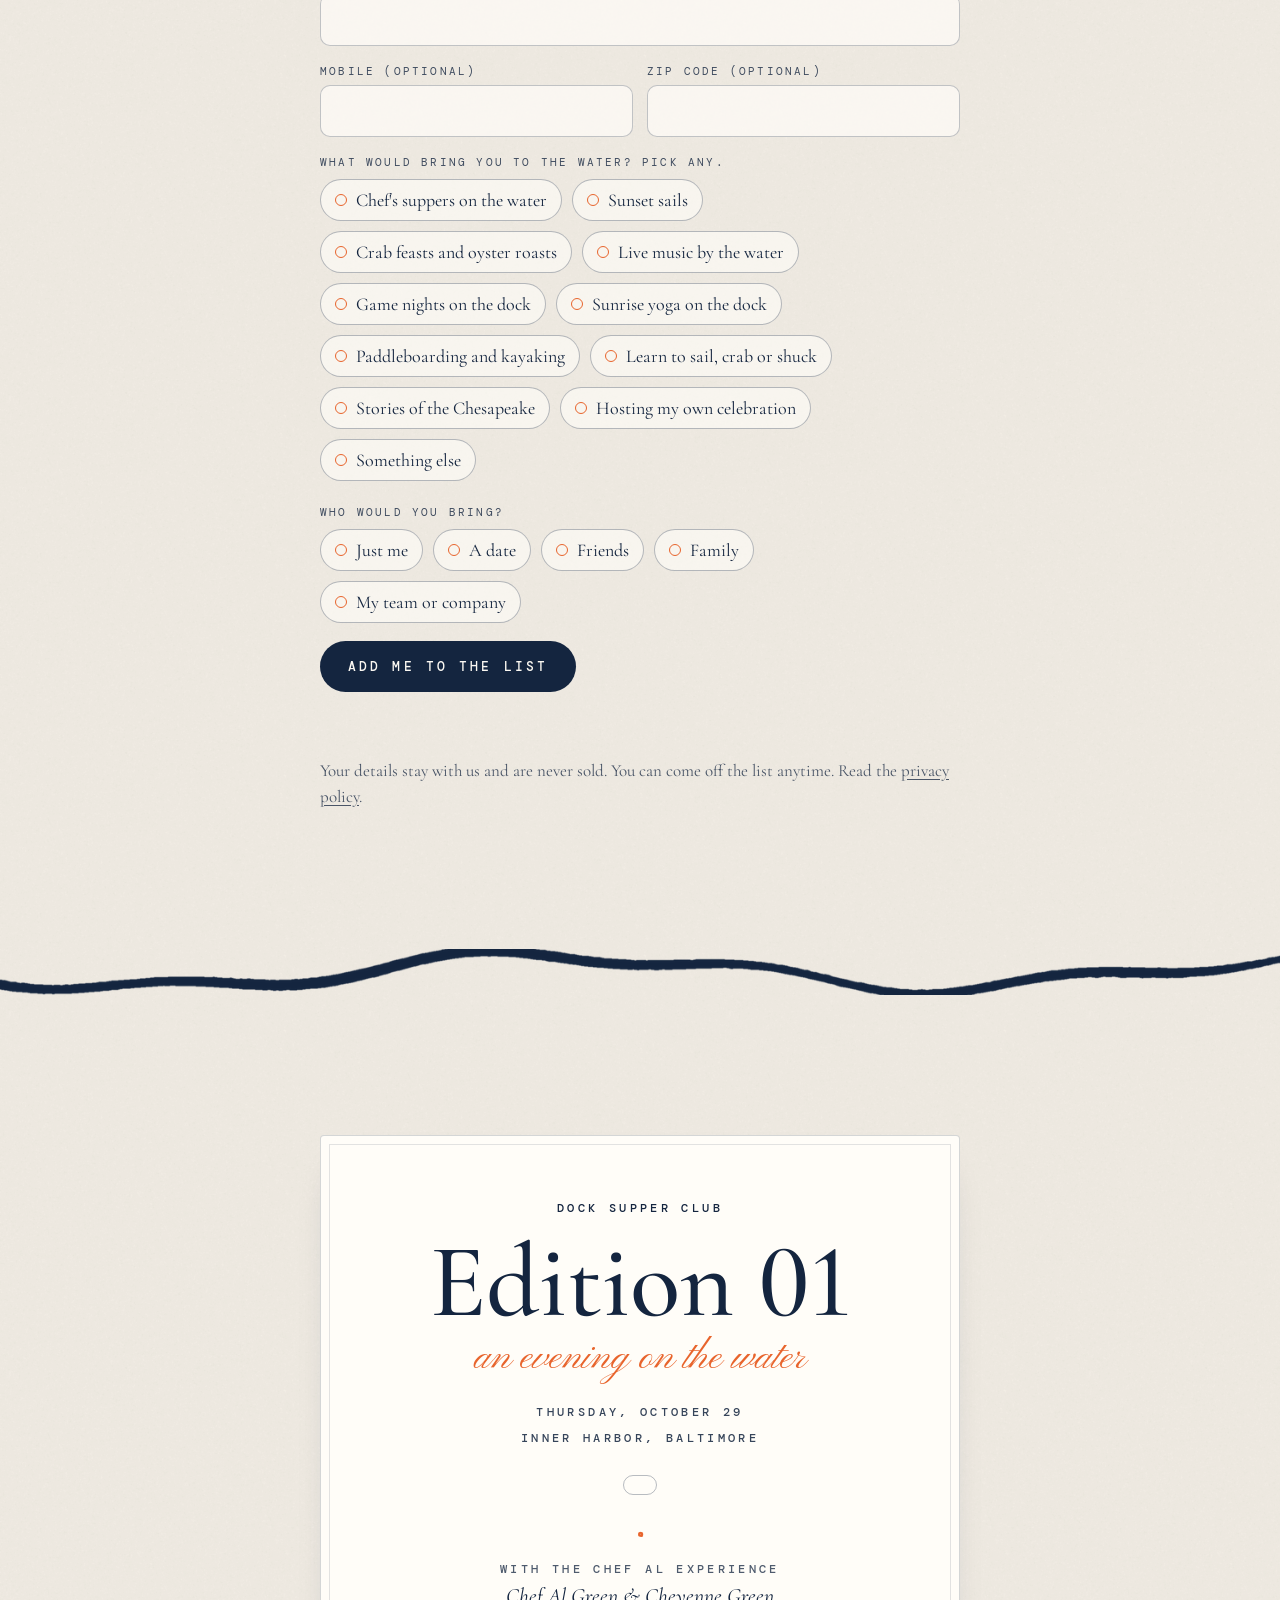
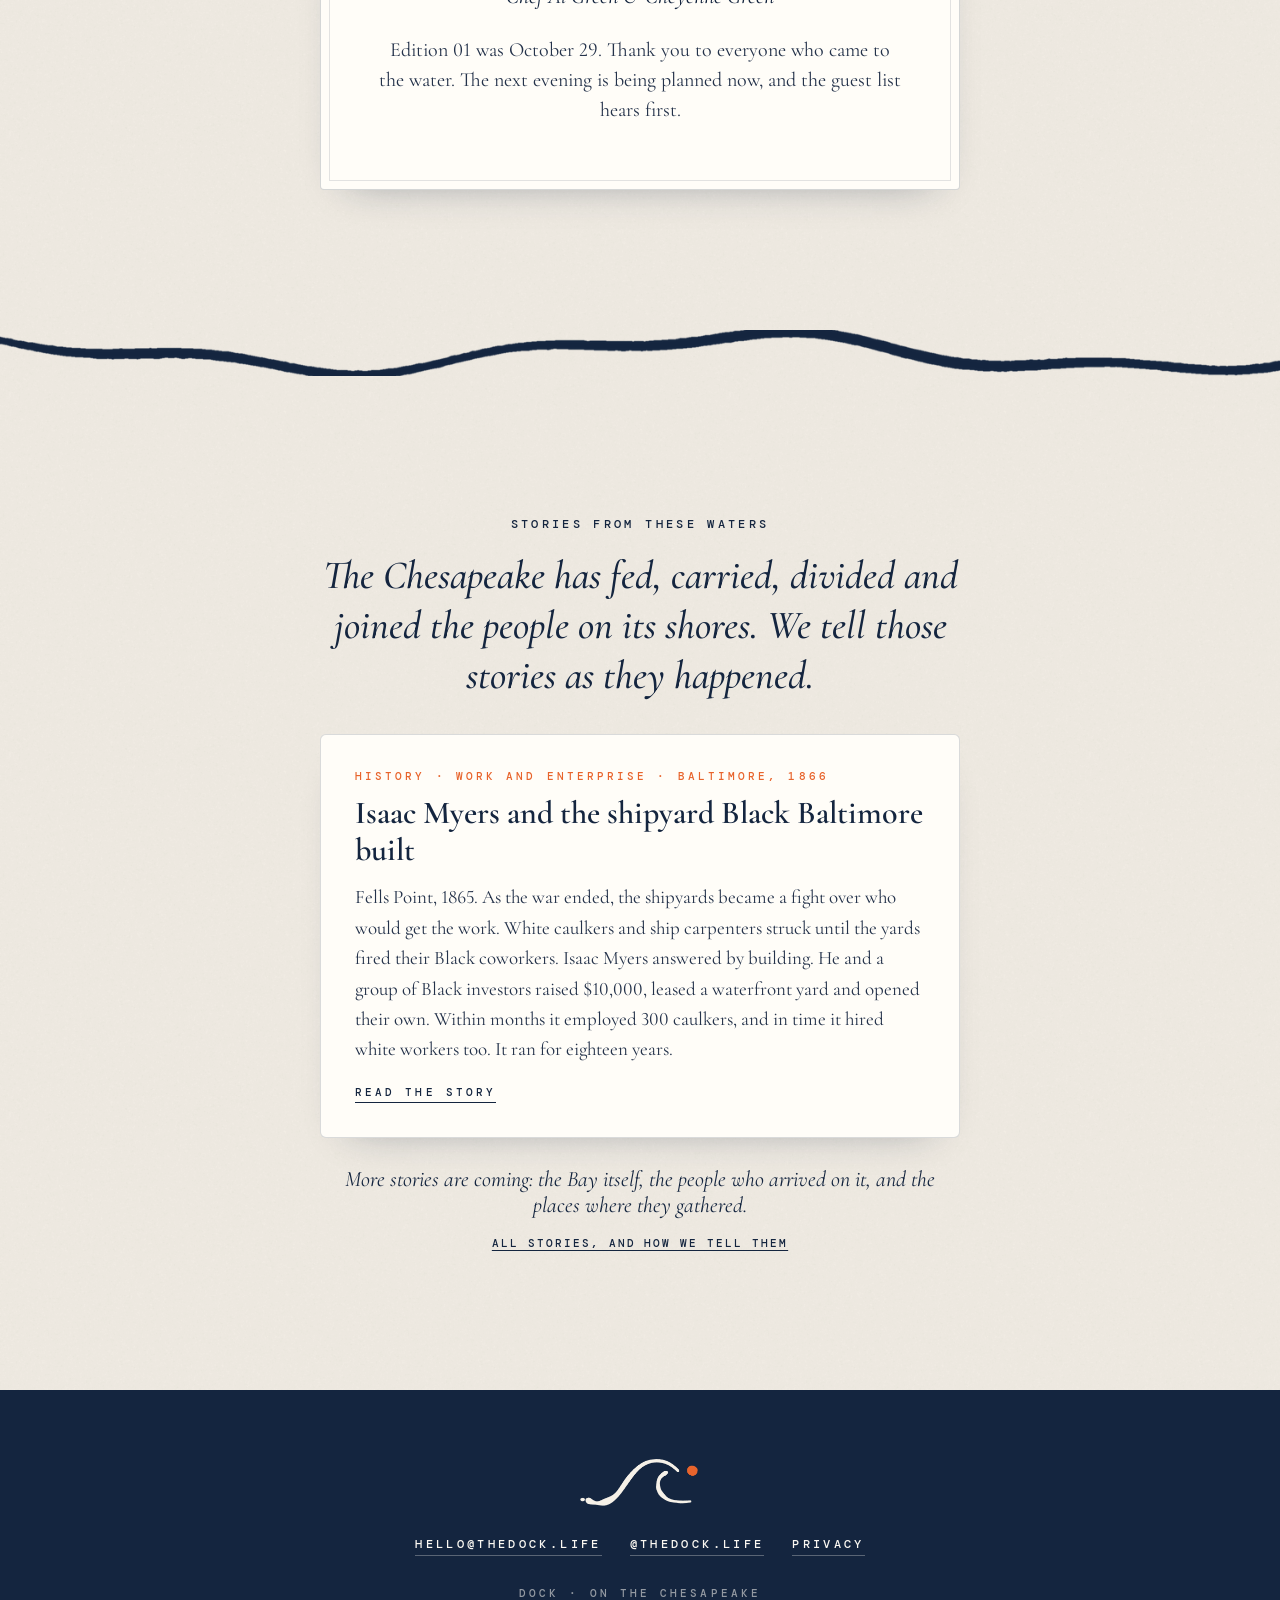
==== commit 8dab2277: "Label stories as History across series pages, index and home Co-Authored-By: Claude Opus 5.5 <norepl" ====
--- a/index.html
+++ b/index.html
@@ -261,7 +261,7 @@
     <div class="k reveal">Stories from these waters</div>
     <h2 class="reveal promise">The Chesapeake has fed, carried, divided and joined the people on its shores. We tell those stories as they happened.</h2>
     <a class="storycard reveal" href="/stories/isaac-myers">
-      <span class="k stag">Work and enterprise · Baltimore, 1866</span>
+      <span class="k stag">History · Work and enterprise · Baltimore, 1866</span>
       <span class="t">Isaac Myers and the shipyard Black Baltimore built</span>
       <span class="x">Fells Point, 1865. As the war ended, the shipyards became a fight over who would get the work. White caulkers and ship carpenters struck until the yards fired their Black coworkers. Isaac Myers answered by building. He and a group of Black investors raised $10,000, leased a waterfront yard and opened their own. Within months it employed 300 caulkers, and in time it hired white workers too. It ran for eighteen years.</span>
       <span class="k go">Read the story</span>
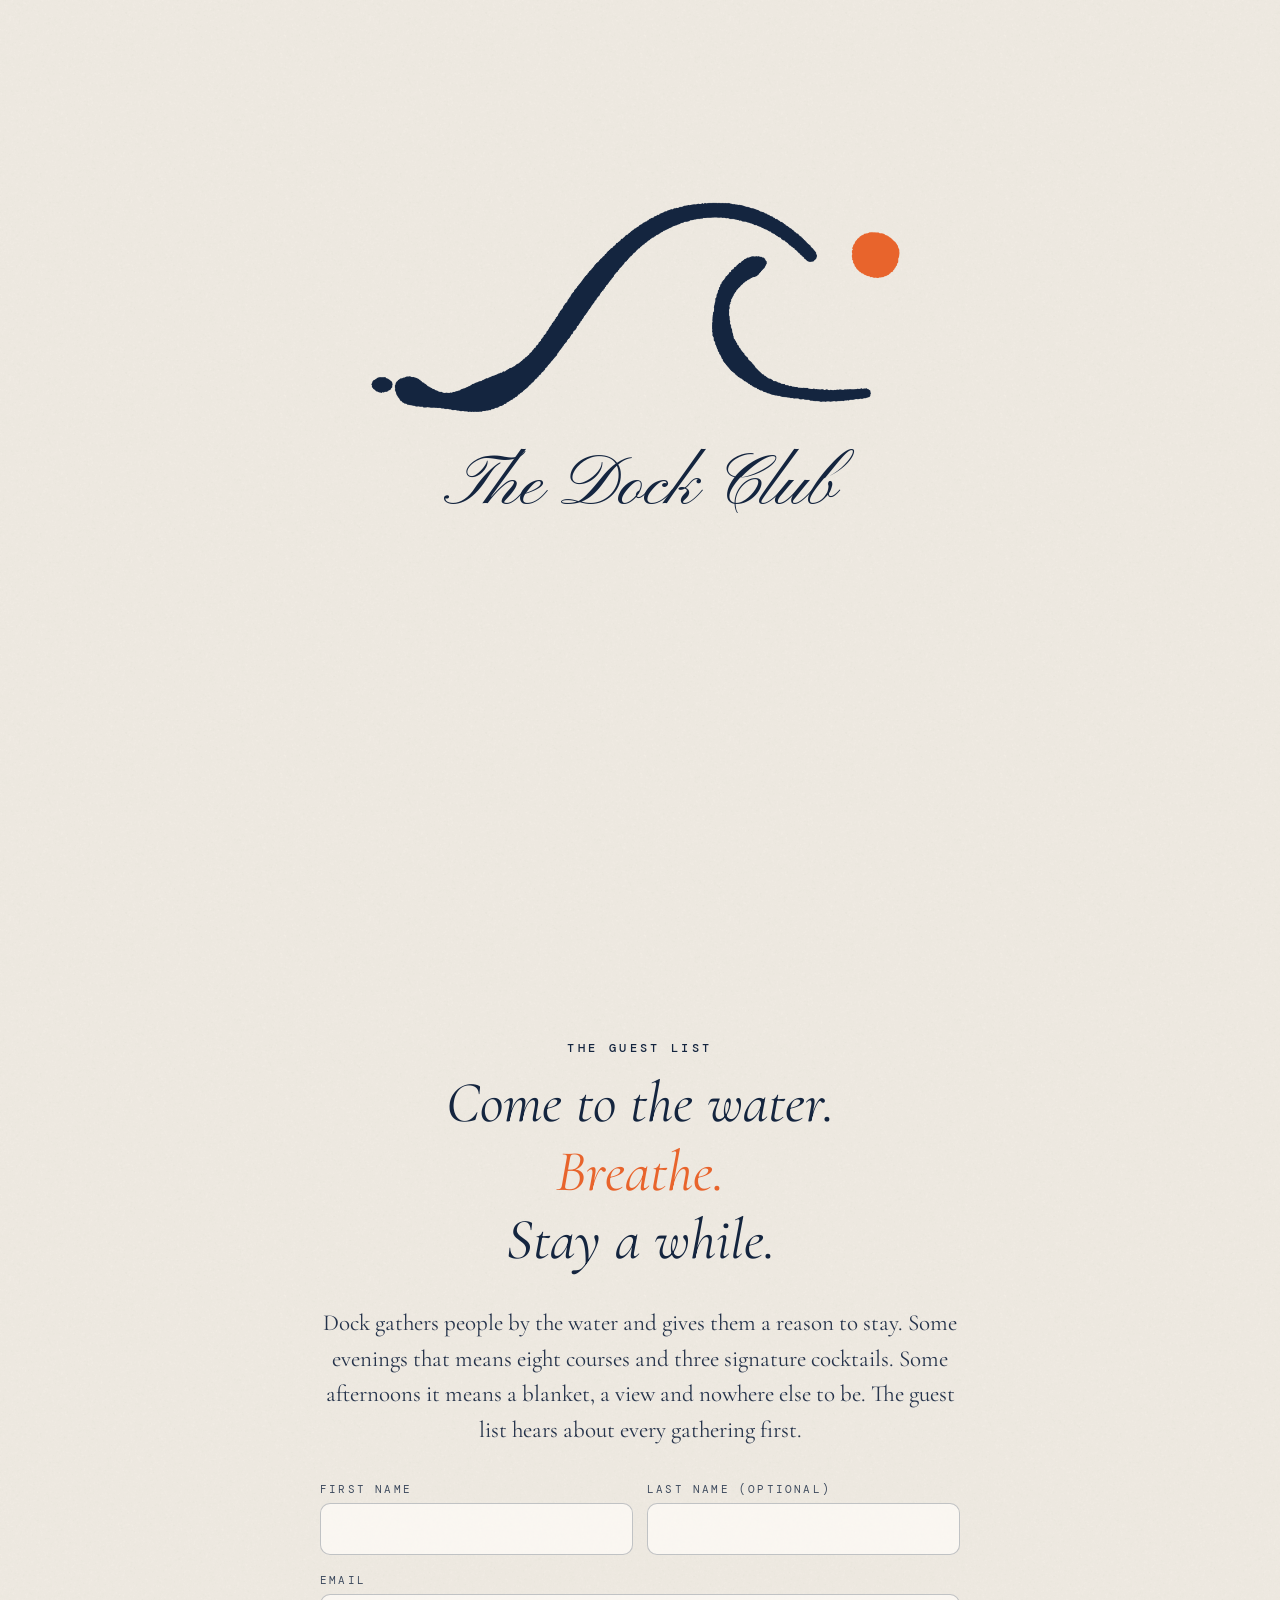
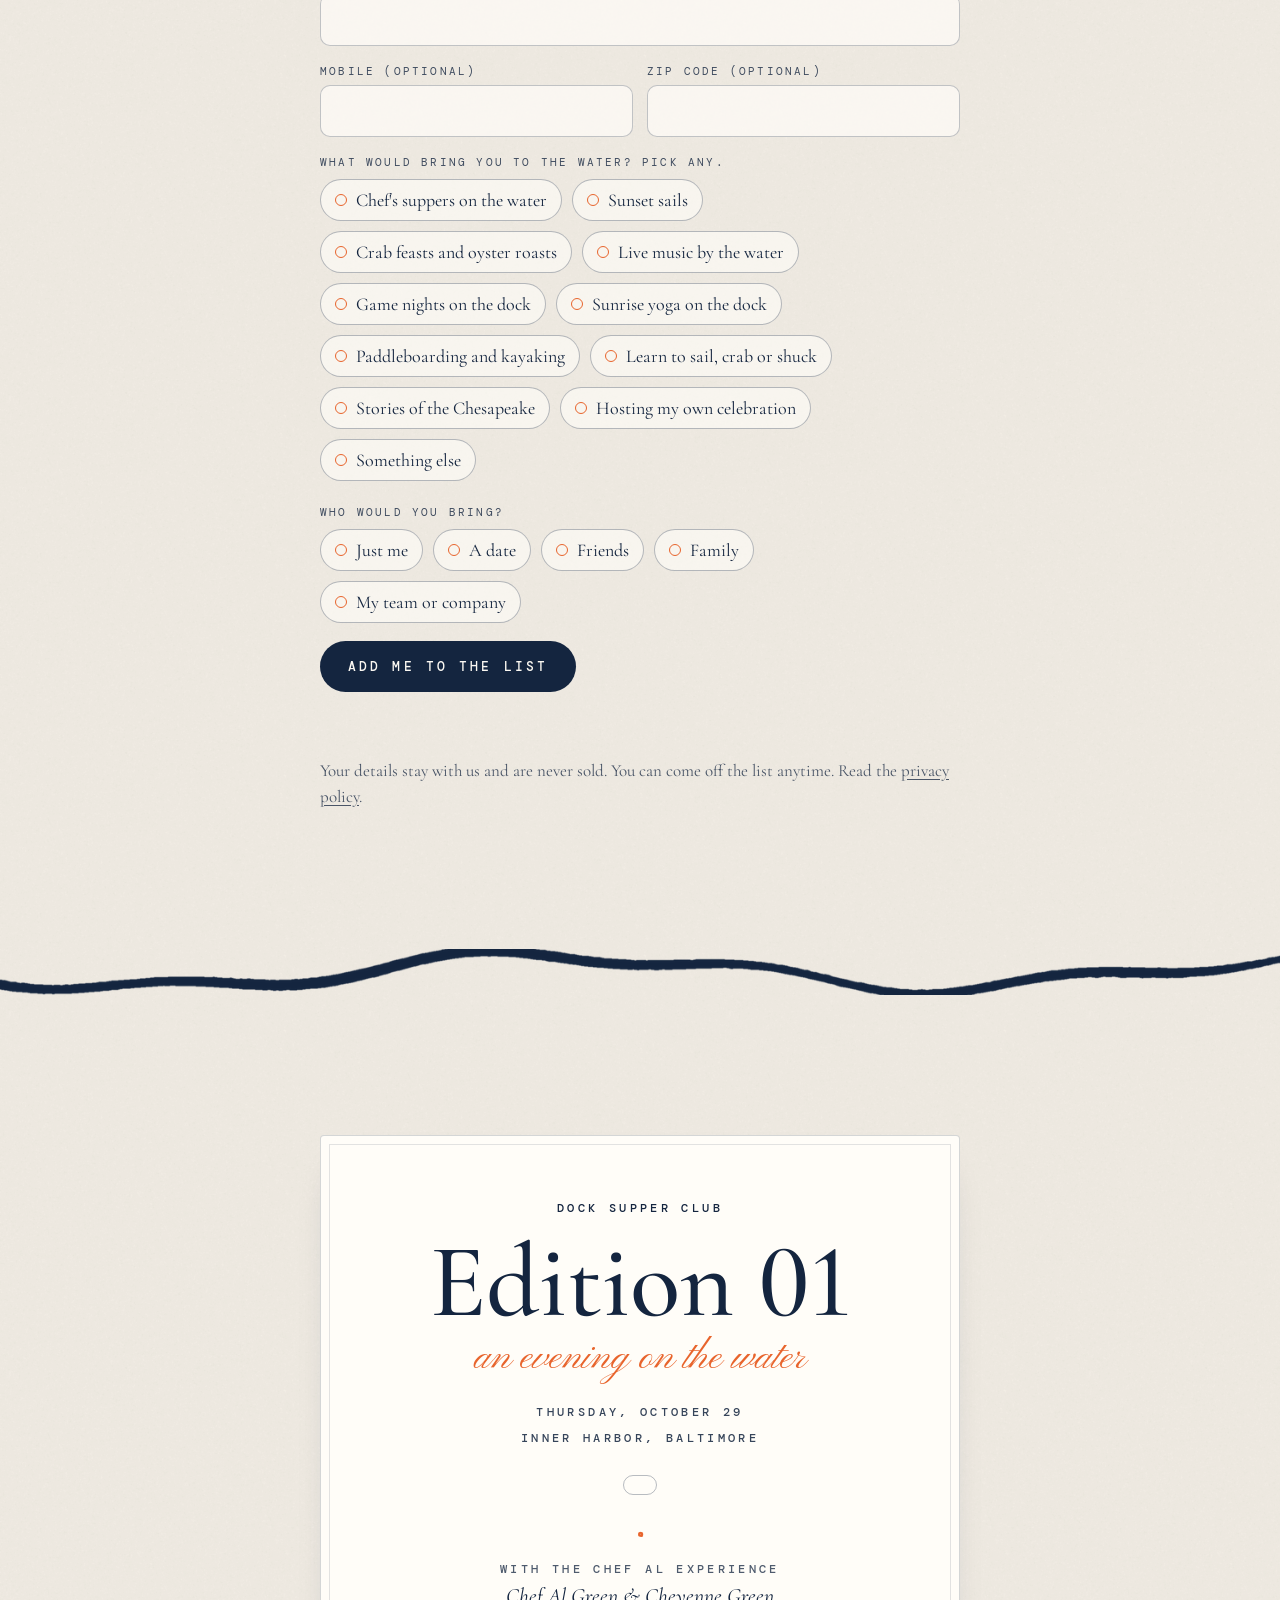
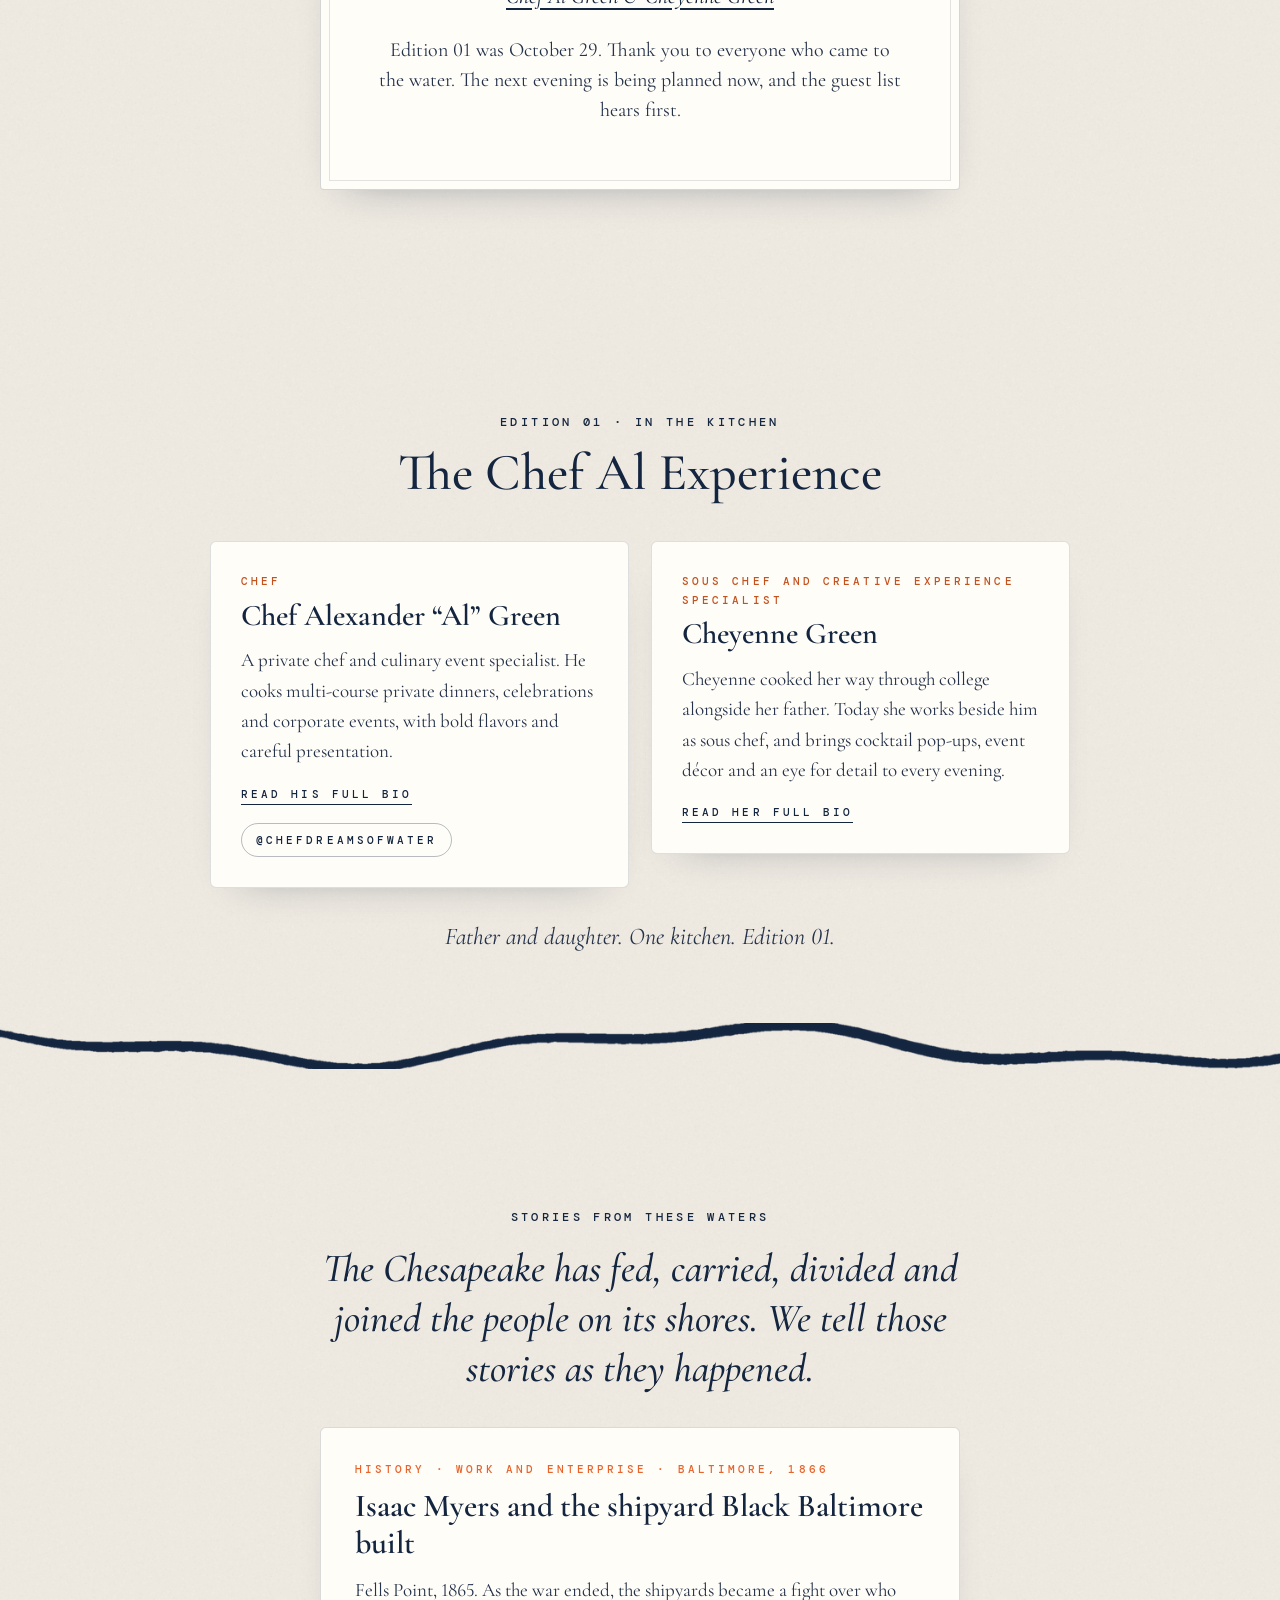
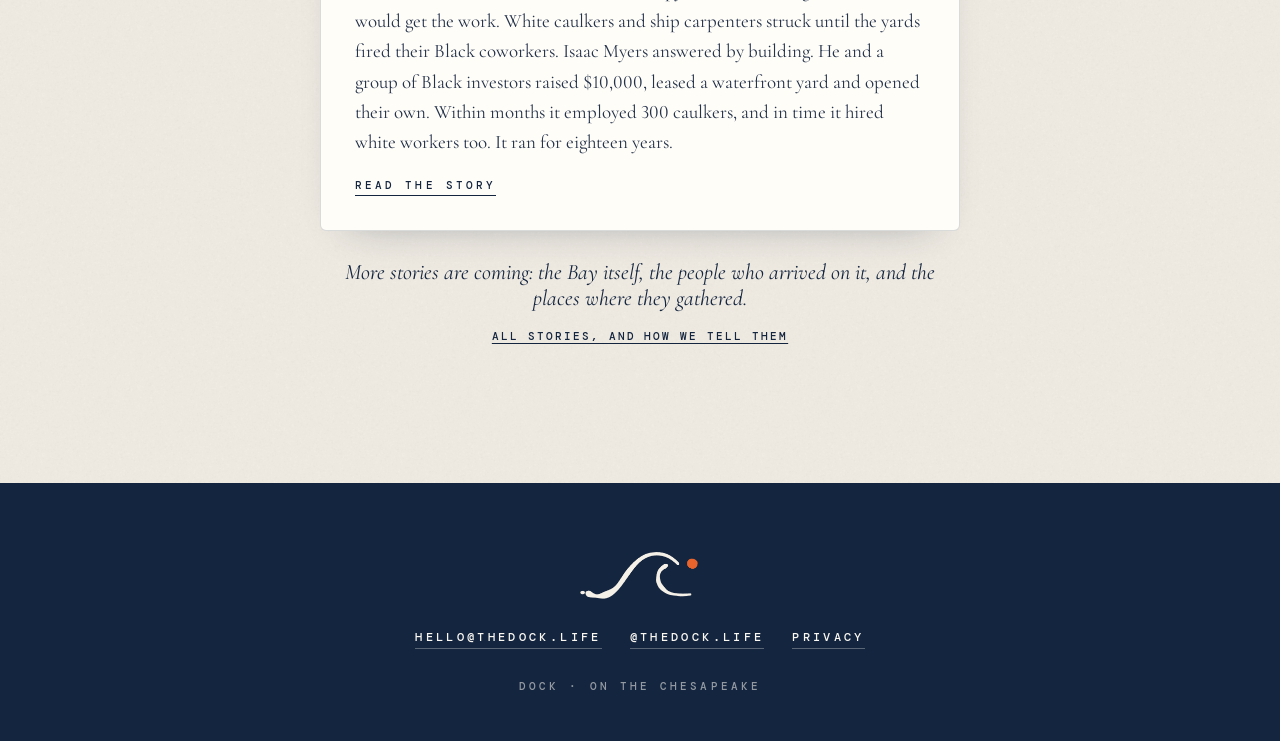
==== commit c19e0e3e: "Home: In the kitchen section with Chef Al and Cheyenne Green bios Co-Authored-By: Claude Opus 5.5 <n" ====
--- a/index.html
+++ b/index.html
@@ -144,6 +144,26 @@
   .reveal,.tag .line,.tag .sub{transition:none;opacity:1;transform:none}
   .cue span{animation:none}
 }
+.kitchen{padding:84px 20px 72px}
+.kitchen .wrap{max-width:860px;text-align:center}
+.kitchen h2{font-weight:500;font-size:clamp(34px,6vw,52px);line-height:1.1;margin:14px 0 40px}
+.cooks{display:grid;grid-template-columns:1fr 1fr;gap:22px;text-align:left;align-items:start}
+@media (max-width:720px){.cooks{grid-template-columns:1fr}}
+.cook{background:#FFFDF8;border:1px solid rgba(20,37,63,.14);border-radius:6px;padding:clamp(22px,4vw,30px);box-shadow:0 18px 40px -32px rgba(20,37,63,.45)}
+.cookimg{display:block;width:100%;aspect-ratio:4/3;object-fit:cover;object-position:34% 22%;border-radius:4px;margin-bottom:20px;filter:grayscale(1)}
+.cook .role{color:#C4521F;font-size:11px;line-height:1.7}
+.cook h3{font-weight:600;font-size:clamp(26px,3.6vw,30px);line-height:1.15;margin:8px 0 12px}
+.cook .short{font-size:19px;line-height:1.6;color:#24324A}
+.cook details{margin-top:16px}
+.cook summary{cursor:pointer;list-style:none;display:inline-block;font-size:11px;border-bottom:1px solid currentColor;padding-bottom:3px}
+.cook summary::-webkit-details-marker{display:none}
+.cook details[open] summary{opacity:.6}
+.cook .full{margin-top:14px}
+.cook .full p{font-size:17.5px;line-height:1.6;color:#24324A}
+.cook .full p+p{margin-top:12px}
+.cook .ig{display:inline-block;margin-top:18px;font-size:11px;text-decoration:none;color:#14253F;border:1px solid rgba(20,37,63,.3);border-radius:999px;padding:9px 14px}
+.cook .ig:hover{border-color:#14253F}
+.kitchen .duo{margin-top:34px;font-style:italic;font-size:clamp(21px,2.6vw,24px);color:#24324A}
 </style>
 </head>
 <body>
@@ -248,9 +268,32 @@
       <div class="count k" id="count" hidden></div>
       <img class="dab" src="/assets/dab.png" alt="">
       <div class="k" style="opacity:.75">With The Chef Al Experience</div>
-      <div class="names">Chef Al Green &amp; Cheyenne Green</div>
+      <a class="names" href="#kitchen" style="display:block;color:inherit;text-underline-offset:5px">Chef Al Green &amp; Cheyenne Green</a>
       <p class="note" id="ednote">Edition 01 is a small first evening among friends. The next one opens to the guest list first.</p>
     </div>
+  </div>
+</section>
+
+<section class="paper kitchen" id="kitchen">
+  <div class="wrap">
+    <div class="k reveal">Edition 01 · In the kitchen</div>
+    <h2 class="reveal">The Chef Al Experience</h2>
+    <div class="cooks">
+      <article class="cook reveal">
+        <div class="k role">Chef</div>
+        <h3>Chef Alexander “Al” Green</h3>
+        <p class="short">A private chef and culinary event specialist. He cooks multi-course private dinners, celebrations and corporate events, with bold flavors and careful presentation.</p>
+        <details><summary class="k">Read his full bio</summary><div class="full"><p>Chef Alexander “Al” Green is a distinguished private chef and culinary event specialist known for transforming memorable occasions into extraordinary dining experiences. With a passion for bold flavors, artistic presentation, and exceptional hospitality, Chef Al has built a reputation for creating culinary experiences that are as unforgettable as the people gathered around the table.</p><p>His impressive clientele includes Grammy-winning music producers, personalities from The Real Housewives, corporate professionals, and discerning hosts seeking something beyond the ordinary.</p><p>From intimate, multi-course private dinners and elegant celebrations to upscale corporate gatherings, Chef Al approaches every event with creativity, precision, and a commitment to excellence. His culinary style combines innovative flavor profiles, refined presentation, and unexpected touches that turn each course into an experience of its own.</p><p>Beyond the kitchen, Chef Al is celebrated for his engaging personality and genuine connection with his guests. He believes that exceptional dining is about more than what’s on the plate. It’s about the atmosphere, the conversation, and the memories created along the way.</p><p>Whether preparing an exclusive dinner for a handful of guests or orchestrating a sophisticated corporate event, Chef Al brings the same attention to detail, personal approach, and passion for hospitality to every occasion.</p><p>For Chef Al, great food is just the beginning. The experience is everything.</p></div></details>
+        <a class="ig k" href="https://www.instagram.com/chefdreamsofwater/" target="_blank" rel="noopener">@chefdreamsofwater</a>
+      </article>
+      <article class="cook reveal">
+        <div class="k role">Sous chef and creative experience specialist</div>
+        <h3>Cheyenne Green</h3>
+        <p class="short">Cheyenne cooked her way through college alongside her father. Today she works beside him as sous chef, and brings cocktail pop-ups, event décor and an eye for detail to every evening.</p>
+        <details><summary class="k">Read her full bio</summary><div class="full"><p>For Cheyenne Green, hospitality is more than a passion—it’s a family tradition. Having cooked her way through college alongside her father, Chef Alexander “Al” Green, Cheyenne has grown into an essential part of the culinary team.</p><p>As Sous Chef, she brings fresh creativity, attention to detail, and a natural flair for hospitality to every event. Her talents extend beyond the kitchen, from crafting unique cocktail pop-up experiences to designing beautiful event décor and creating inviting atmospheres.</p><p>Blending culinary expertise with an eye for style and presentation, Cheyenne helps bring every detail of the Chef Al experience to life.</p></div></details>
+      </article>
+    </div>
+    <p class="duo reveal">Father and daughter. One kitchen. Edition 01.</p>
   </div>
 </section>
 
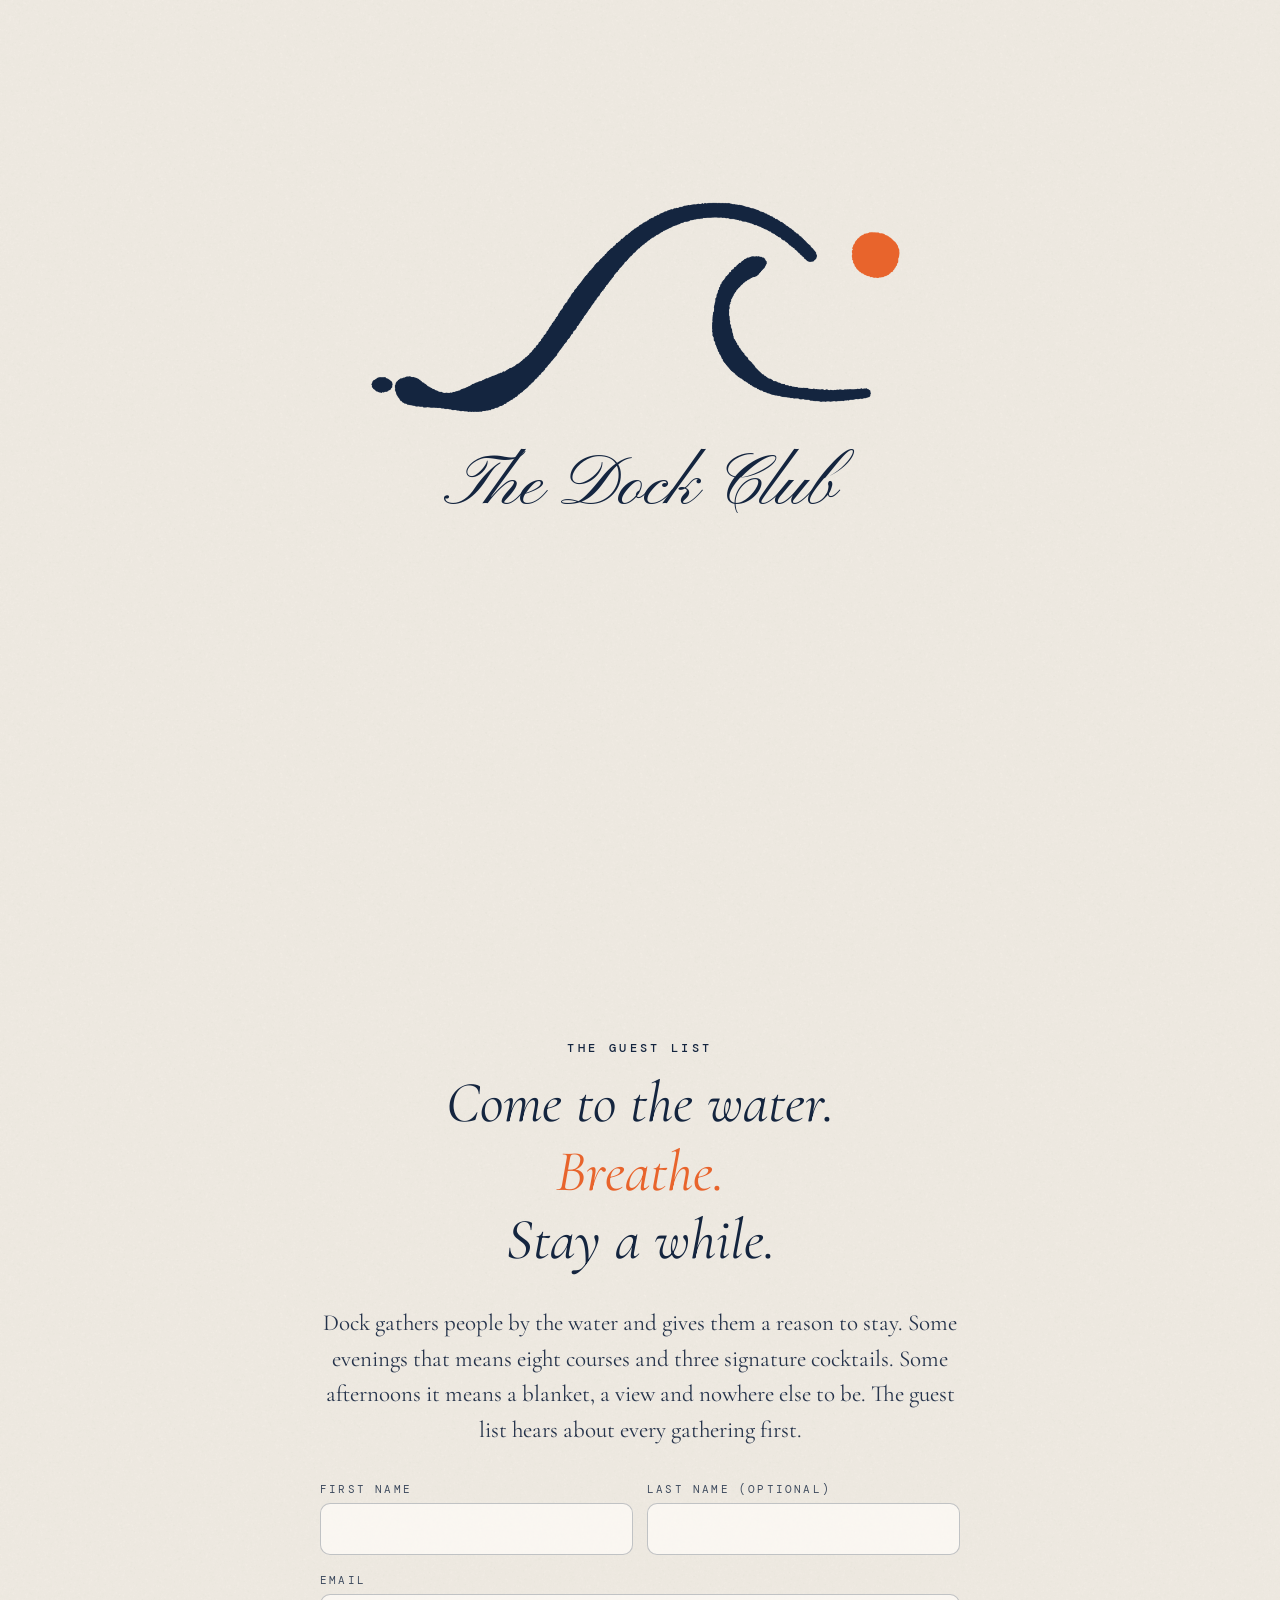
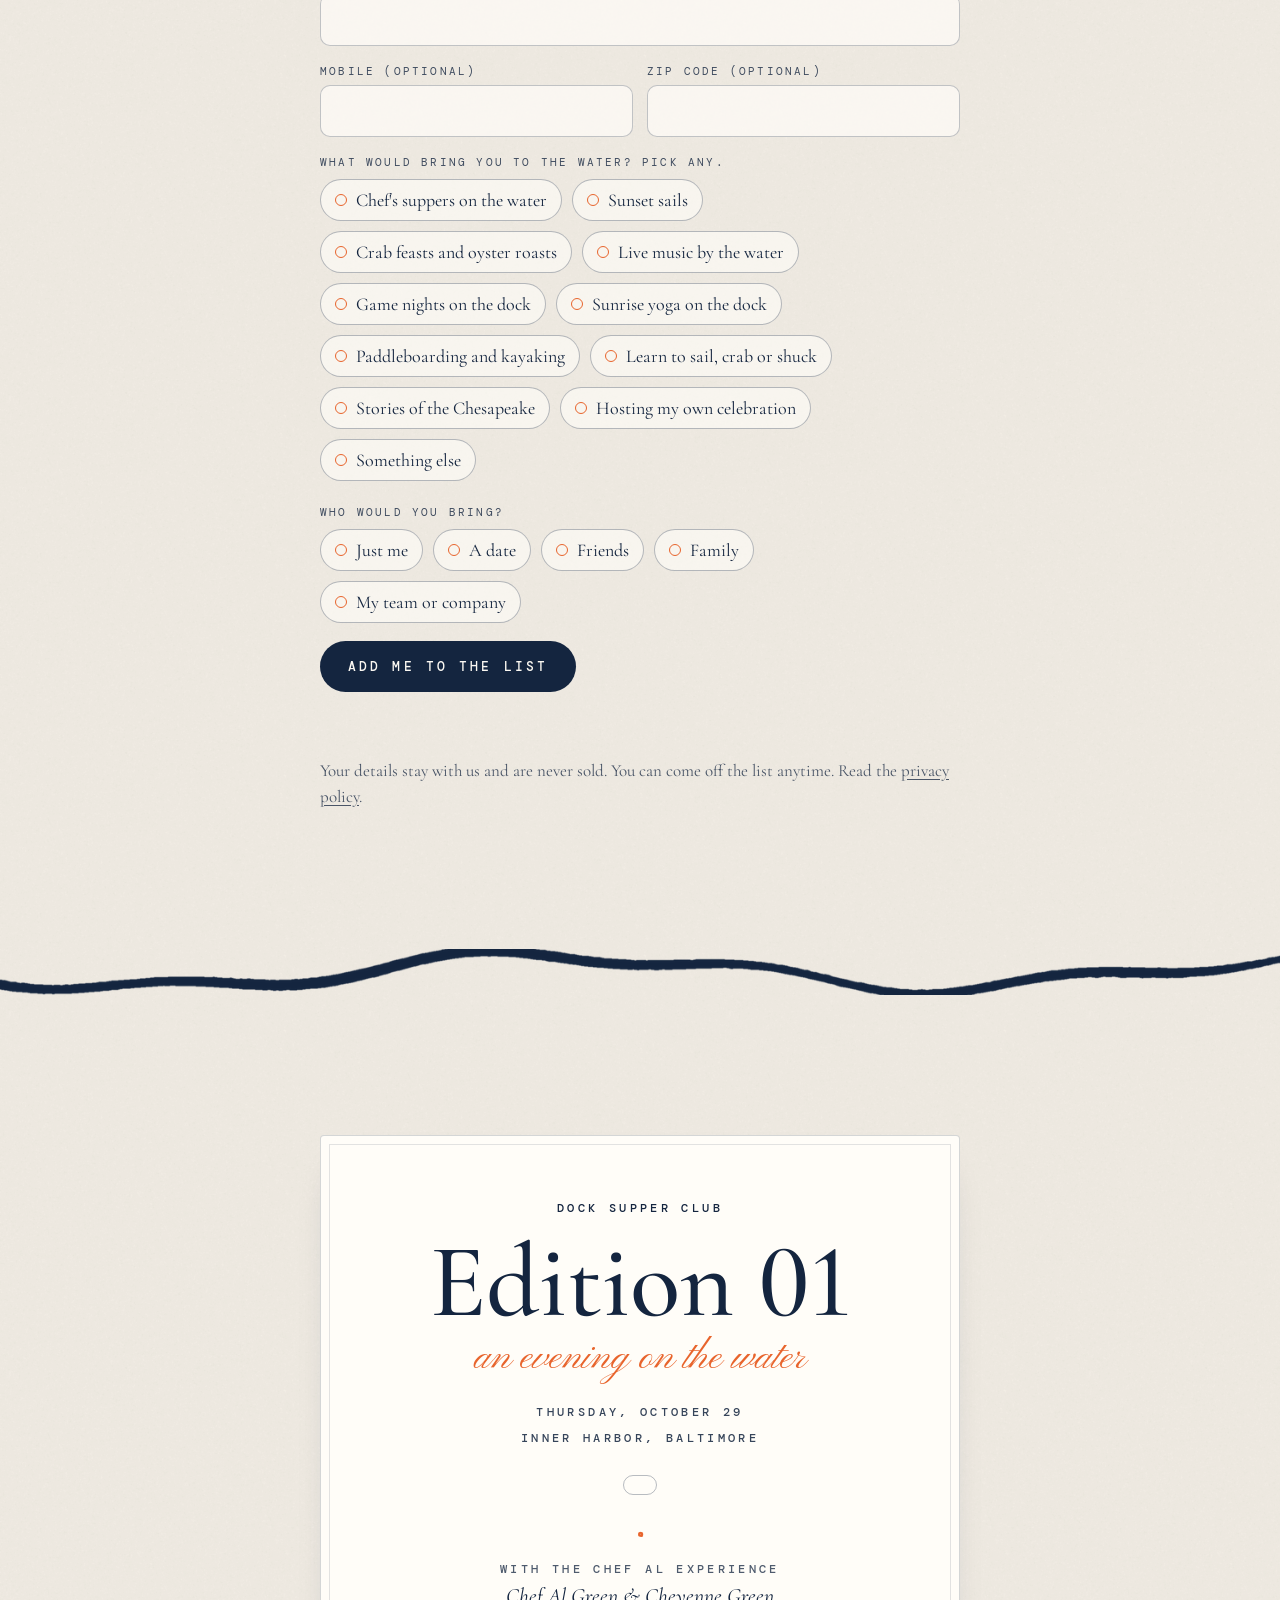
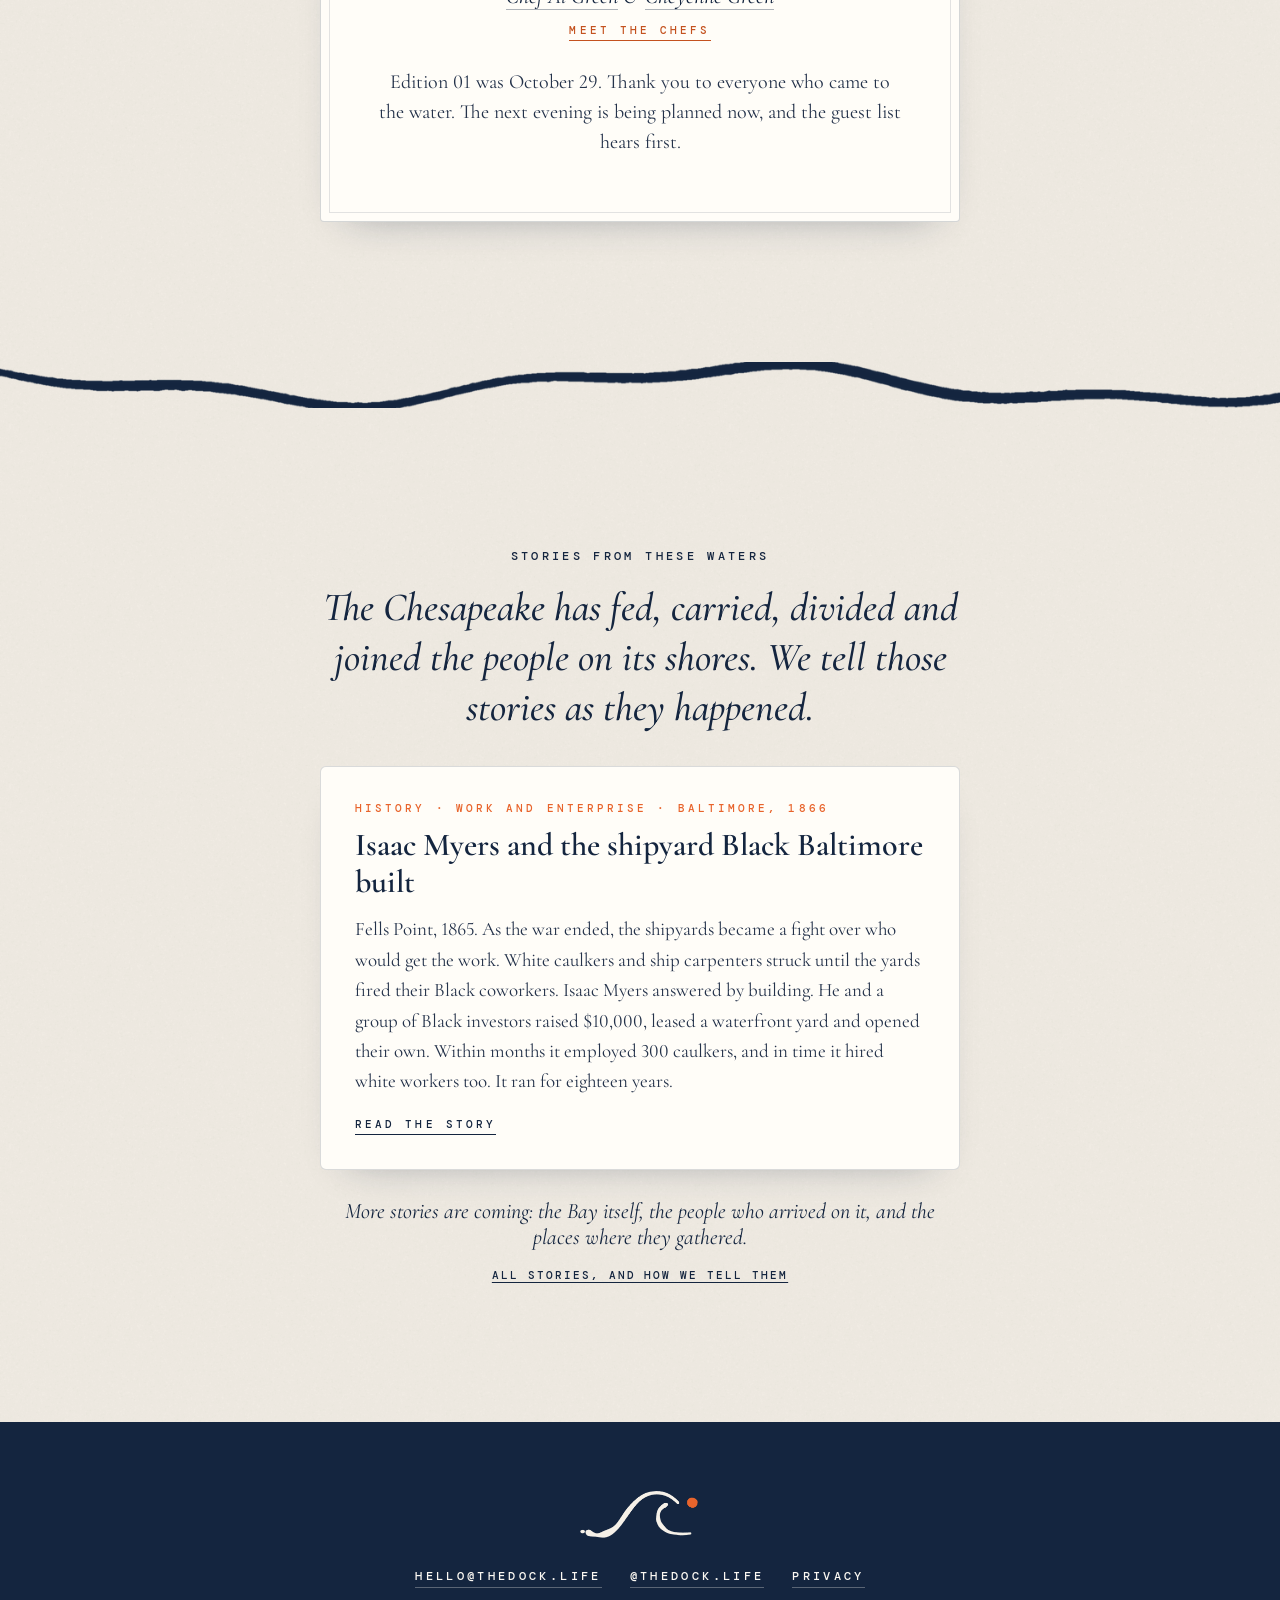
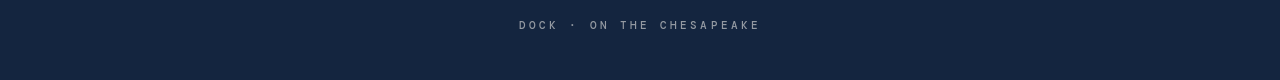
==== commit 5d67bb1d: "Kitchen bios move into a pop-up opened from the chefs' names Co-Authored-By: Claude Opus 5.5 <norepl" ====
--- a/index.html
+++ b/index.html
@@ -144,10 +144,19 @@
   .reveal,.tag .line,.tag .sub{transition:none;opacity:1;transform:none}
   .cue span{animation:none}
 }
-.kitchen{padding:84px 20px 72px}
-.kitchen .wrap{max-width:860px;text-align:center}
-.kitchen h2{font-weight:500;font-size:clamp(34px,6vw,52px);line-height:1.1;margin:14px 0 40px}
-.cooks{display:grid;grid-template-columns:1fr 1fr;gap:22px;text-align:left;align-items:start}
+.kopen{color:inherit;text-decoration:underline;text-decoration-thickness:1px;text-decoration-color:rgba(20,37,63,.35);text-underline-offset:6px}
+.kopen:hover{text-decoration-color:#E8642C}
+.kmeet{display:inline-block;margin-top:14px;font-size:11px;color:#C4521F;text-decoration:none;border-bottom:1px solid currentColor;padding-bottom:3px}
+.kdlg{border:0;padding:0;margin:auto;width:min(880px,calc(100vw - 24px));max-height:calc(100dvh - 24px);background:#F6F1E8 url(/assets/paper.png);background-blend-mode:multiply;color:#14253F;border-radius:10px;box-shadow:0 40px 90px -30px rgba(10,20,36,.6)}
+.kdlg::backdrop{background:rgba(14,26,44,.55);backdrop-filter:blur(2px)}
+.kdlg[open]{animation:kin .28s ease}
+@keyframes kin{from{opacity:0;transform:translateY(14px)}to{opacity:1;transform:none}}
+.kin{position:relative;padding:clamp(26px,5vw,44px) clamp(18px,4vw,40px) 34px;text-align:center}
+.kdlg h2{font-weight:500;font-size:clamp(30px,5vw,44px);line-height:1.1;margin:12px 0 28px}
+.kx{position:sticky;top:0;float:right;margin:-14px -10px 0 0;width:44px;height:44px;padding:0;display:flex;align-items:center;justify-content:center;border:0;border-radius:50%;background:rgba(255,253,248,.9);font-size:28px;line-height:1;color:#14253F;cursor:pointer;z-index:2}
+.kx:focus-visible{outline:2px solid #E8642C}
+@media (max-width:640px){.kdlg{width:100vw;max-width:100vw;max-height:92dvh;margin:auto 0 0;border-radius:16px 16px 0 0}}
+.cooks{display:grid;grid-template-columns:1fr 1fr;gap:18px;text-align:left;align-items:start;clear:both}
 @media (max-width:720px){.cooks{grid-template-columns:1fr}}
 .cook{background:#FFFDF8;border:1px solid rgba(20,37,63,.14);border-radius:6px;padding:clamp(22px,4vw,30px);box-shadow:0 18px 40px -32px rgba(20,37,63,.45)}
 .cookimg{display:block;width:100%;aspect-ratio:4/3;object-fit:cover;object-position:34% 22%;border-radius:4px;margin-bottom:20px;filter:grayscale(1)}
@@ -163,7 +172,7 @@
 .cook .full p+p{margin-top:12px}
 .cook .ig{display:inline-block;margin-top:18px;font-size:11px;text-decoration:none;color:#14253F;border:1px solid rgba(20,37,63,.3);border-radius:999px;padding:9px 14px}
 .cook .ig:hover{border-color:#14253F}
-.kitchen .duo{margin-top:34px;font-style:italic;font-size:clamp(21px,2.6vw,24px);color:#24324A}
+.kdlg .duo{margin-top:34px;font-style:italic;font-size:clamp(21px,2.6vw,24px);color:#24324A}
 </style>
 </head>
 <body>
@@ -268,32 +277,10 @@
       <div class="count k" id="count" hidden></div>
       <img class="dab" src="/assets/dab.png" alt="">
       <div class="k" style="opacity:.75">With The Chef Al Experience</div>
-      <a class="names" href="#kitchen" style="display:block;color:inherit;text-underline-offset:5px">Chef Al Green &amp; Cheyenne Green</a>
+      <div class="names"><a class="kopen" href="#al" data-k="k-al">Chef Al Green</a> &amp; <a class="kopen" href="#cheyenne" data-k="k-cheyenne">Cheyenne Green</a></div>
+      <a class="kmeet k" href="#kitchen" data-k="k-al">Meet the chefs</a>
       <p class="note" id="ednote">Edition 01 is a small first evening among friends. The next one opens to the guest list first.</p>
     </div>
-  </div>
-</section>
-
-<section class="paper kitchen" id="kitchen">
-  <div class="wrap">
-    <div class="k reveal">Edition 01 · In the kitchen</div>
-    <h2 class="reveal">The Chef Al Experience</h2>
-    <div class="cooks">
-      <article class="cook reveal">
-        <div class="k role">Chef</div>
-        <h3>Chef Alexander “Al” Green</h3>
-        <p class="short">A private chef and culinary event specialist. He cooks multi-course private dinners, celebrations and corporate events, with bold flavors and careful presentation.</p>
-        <details><summary class="k">Read his full bio</summary><div class="full"><p>Chef Alexander “Al” Green is a distinguished private chef and culinary event specialist known for transforming memorable occasions into extraordinary dining experiences. With a passion for bold flavors, artistic presentation, and exceptional hospitality, Chef Al has built a reputation for creating culinary experiences that are as unforgettable as the people gathered around the table.</p><p>His impressive clientele includes Grammy-winning music producers, personalities from The Real Housewives, corporate professionals, and discerning hosts seeking something beyond the ordinary.</p><p>From intimate, multi-course private dinners and elegant celebrations to upscale corporate gatherings, Chef Al approaches every event with creativity, precision, and a commitment to excellence. His culinary style combines innovative flavor profiles, refined presentation, and unexpected touches that turn each course into an experience of its own.</p><p>Beyond the kitchen, Chef Al is celebrated for his engaging personality and genuine connection with his guests. He believes that exceptional dining is about more than what’s on the plate. It’s about the atmosphere, the conversation, and the memories created along the way.</p><p>Whether preparing an exclusive dinner for a handful of guests or orchestrating a sophisticated corporate event, Chef Al brings the same attention to detail, personal approach, and passion for hospitality to every occasion.</p><p>For Chef Al, great food is just the beginning. The experience is everything.</p></div></details>
-        <a class="ig k" href="https://www.instagram.com/chefdreamsofwater/" target="_blank" rel="noopener">@chefdreamsofwater</a>
-      </article>
-      <article class="cook reveal">
-        <div class="k role">Sous chef and creative experience specialist</div>
-        <h3>Cheyenne Green</h3>
-        <p class="short">Cheyenne cooked her way through college alongside her father. Today she works beside him as sous chef, and brings cocktail pop-ups, event décor and an eye for detail to every evening.</p>
-        <details><summary class="k">Read her full bio</summary><div class="full"><p>For Cheyenne Green, hospitality is more than a passion—it’s a family tradition. Having cooked her way through college alongside her father, Chef Alexander “Al” Green, Cheyenne has grown into an essential part of the culinary team.</p><p>As Sous Chef, she brings fresh creativity, attention to detail, and a natural flair for hospitality to every event. Her talents extend beyond the kitchen, from crafting unique cocktail pop-up experiences to designing beautiful event décor and creating inviting atmospheres.</p><p>Blending culinary expertise with an eye for style and presentation, Cheyenne helps bring every detail of the Chef Al experience to life.</p></div></details>
-      </article>
-    </div>
-    <p class="duo reveal">Father and daughter. One kitchen. Edition 01.</p>
   </div>
 </section>
 
@@ -518,5 +505,39 @@
   });
 })();
 </script>
+<dialog class="kdlg" id="kitchen" aria-labelledby="kdlg-t">
+  <div class="kin">
+    <button class="kx" type="button" aria-label="Close">&times;</button>
+    <div class="k">Edition 01 · In the kitchen</div>
+    <h2 id="kdlg-t">The Chef Al Experience</h2>
+    <div class="cooks">
+      <article class="cook" id="k-al">
+        <div class="k role">Chef</div>
+        <h3>Chef Alexander “Al” Green</h3>
+        <p class="short">A private chef and culinary event specialist. He cooks multi-course private dinners, celebrations and corporate events, with bold flavors and careful presentation.</p>
+        <details><summary class="k">Read his full bio</summary><div class="full"><p>Chef Alexander “Al” Green is a distinguished private chef and culinary event specialist known for transforming memorable occasions into extraordinary dining experiences. With a passion for bold flavors, artistic presentation, and exceptional hospitality, Chef Al has built a reputation for creating culinary experiences that are as unforgettable as the people gathered around the table.</p><p>His impressive clientele includes Grammy-winning music producers, personalities from The Real Housewives, corporate professionals, and discerning hosts seeking something beyond the ordinary.</p><p>From intimate, multi-course private dinners and elegant celebrations to upscale corporate gatherings, Chef Al approaches every event with creativity, precision, and a commitment to excellence. His culinary style combines innovative flavor profiles, refined presentation, and unexpected touches that turn each course into an experience of its own.</p><p>Beyond the kitchen, Chef Al is celebrated for his engaging personality and genuine connection with his guests. He believes that exceptional dining is about more than what’s on the plate. It’s about the atmosphere, the conversation, and the memories created along the way.</p><p>Whether preparing an exclusive dinner for a handful of guests or orchestrating a sophisticated corporate event, Chef Al brings the same attention to detail, personal approach, and passion for hospitality to every occasion.</p><p>For Chef Al, great food is just the beginning. The experience is everything.</p></div></details>
+        <a class="ig k" href="https://www.instagram.com/chefdreamsofwater/" target="_blank" rel="noopener">@chefdreamsofwater</a>
+      </article>
+      <article class="cook" id="k-cheyenne">
+        <div class="k role">Sous chef and creative experience specialist</div>
+        <h3>Cheyenne Green</h3>
+        <p class="short">Cheyenne cooked her way through college alongside her father. Today she works beside him as sous chef, and brings cocktail pop-ups, event décor and an eye for detail to every evening.</p>
+        <details><summary class="k">Read her full bio</summary><div class="full"><p>For Cheyenne Green, hospitality is more than a passion—it’s a family tradition. Having cooked her way through college alongside her father, Chef Alexander “Al” Green, Cheyenne has grown into an essential part of the culinary team.</p><p>As Sous Chef, she brings fresh creativity, attention to detail, and a natural flair for hospitality to every event. Her talents extend beyond the kitchen, from crafting unique cocktail pop-up experiences to designing beautiful event décor and creating inviting atmospheres.</p><p>Blending culinary expertise with an eye for style and presentation, Cheyenne helps bring every detail of the Chef Al experience to life.</p></div></details>
+      </article>
+    </div>
+    <p class="duo">Father and daughter. One kitchen. Edition 01.</p>
+  </div>
+</dialog>
+<script>
+(function(){
+  var d=document.getElementById('kitchen'); if(!d||!d.showModal) return;
+  function open(id){ if(!d.open) d.showModal(); var el=document.getElementById(id||'k-al'); d.scrollTop=0; if(el&&id!=='k-al'&&window.innerWidth<=720) setTimeout(function(){ d.scrollTop=el.getBoundingClientRect().top-d.getBoundingClientRect().top-16; },60); }
+  document.querySelectorAll('.kopen,.kmeet').forEach(function(a){ a.addEventListener('click',function(e){ e.preventDefault(); open(a.getAttribute('data-k')); }); });
+  d.querySelector('.kx').addEventListener('click',function(){ d.close(); });
+  d.addEventListener('click',function(e){ if(e.target===d) d.close(); });
+  d.addEventListener('close',function(){ if(/^#(kitchen|al|cheyenne)$/.test(location.hash)) try{history.replaceState(null,'',location.pathname+location.search)}catch(e){} });
+  var h=location.hash; if(h==='#kitchen'||h==='#al') setTimeout(function(){open('k-al')},400); if(h==='#cheyenne') setTimeout(function(){open('k-cheyenne')},400);
+})();
+</script>
 </body>
 </html>
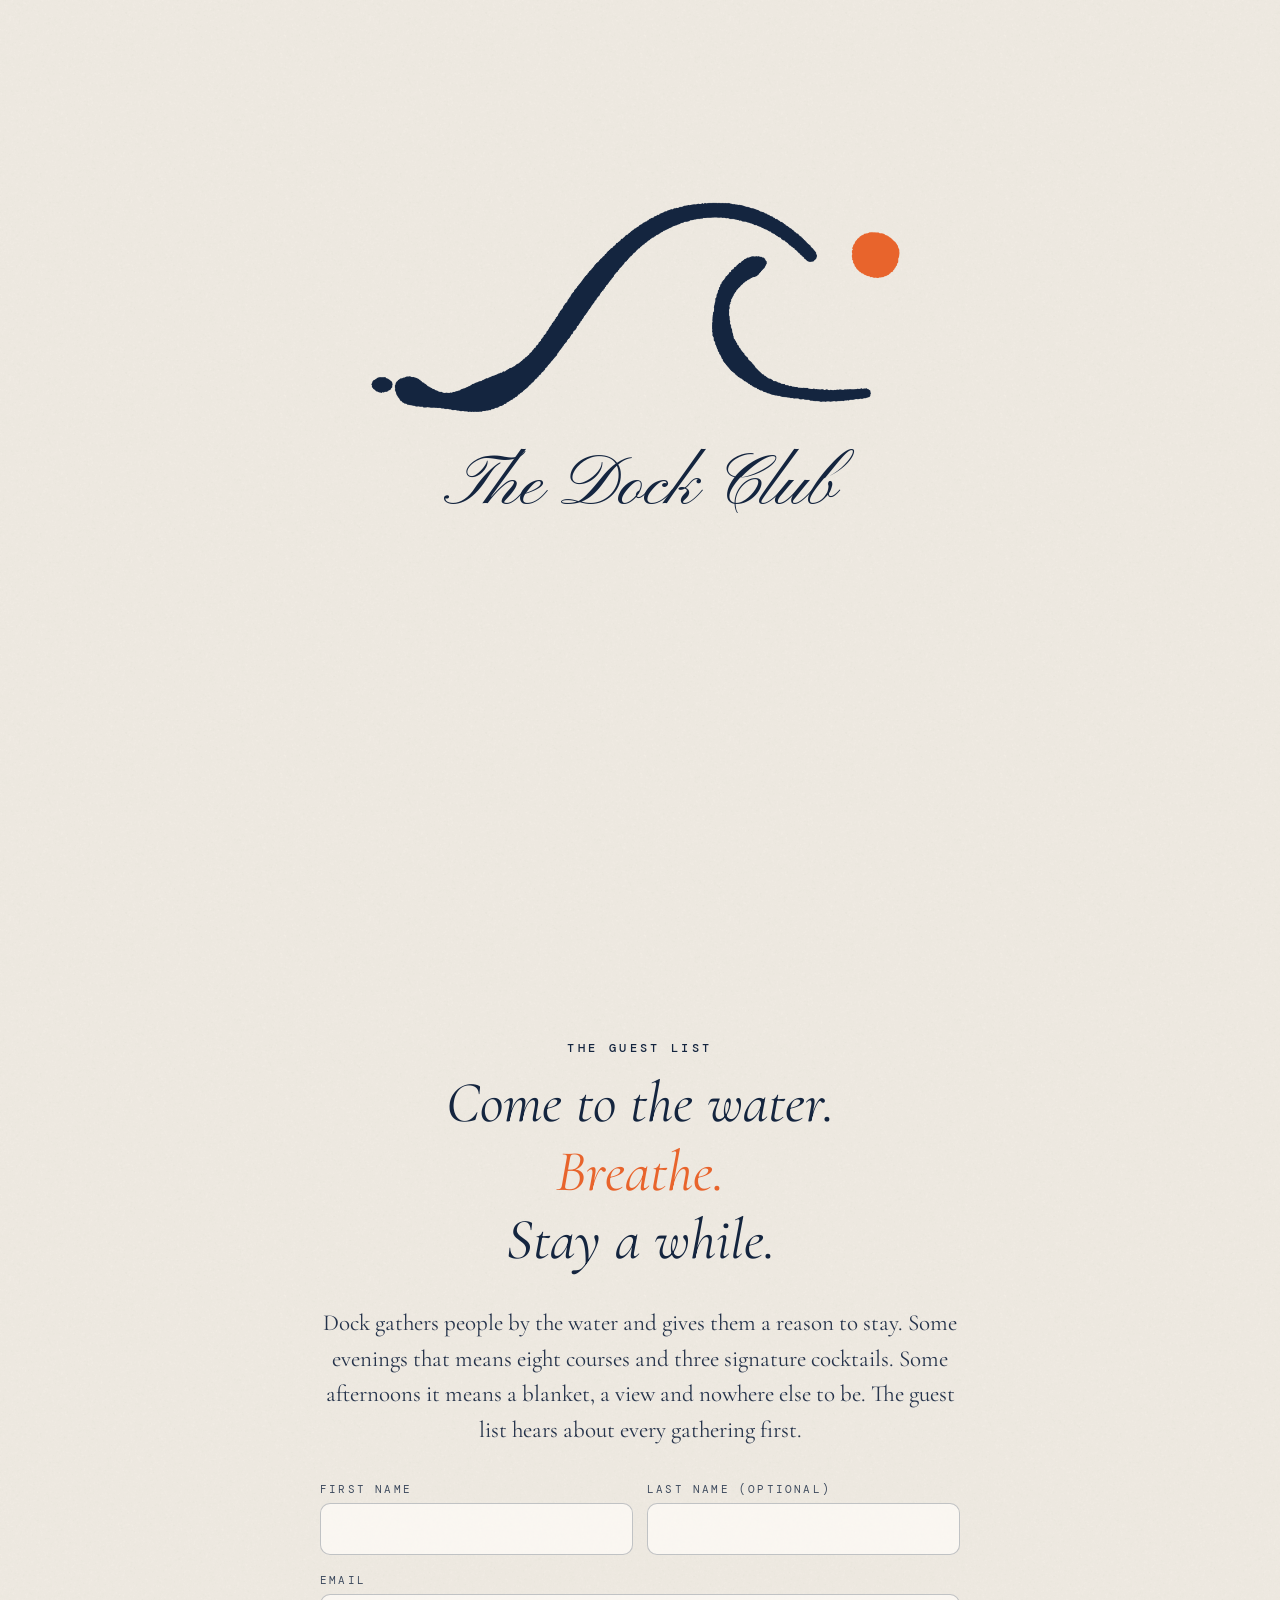
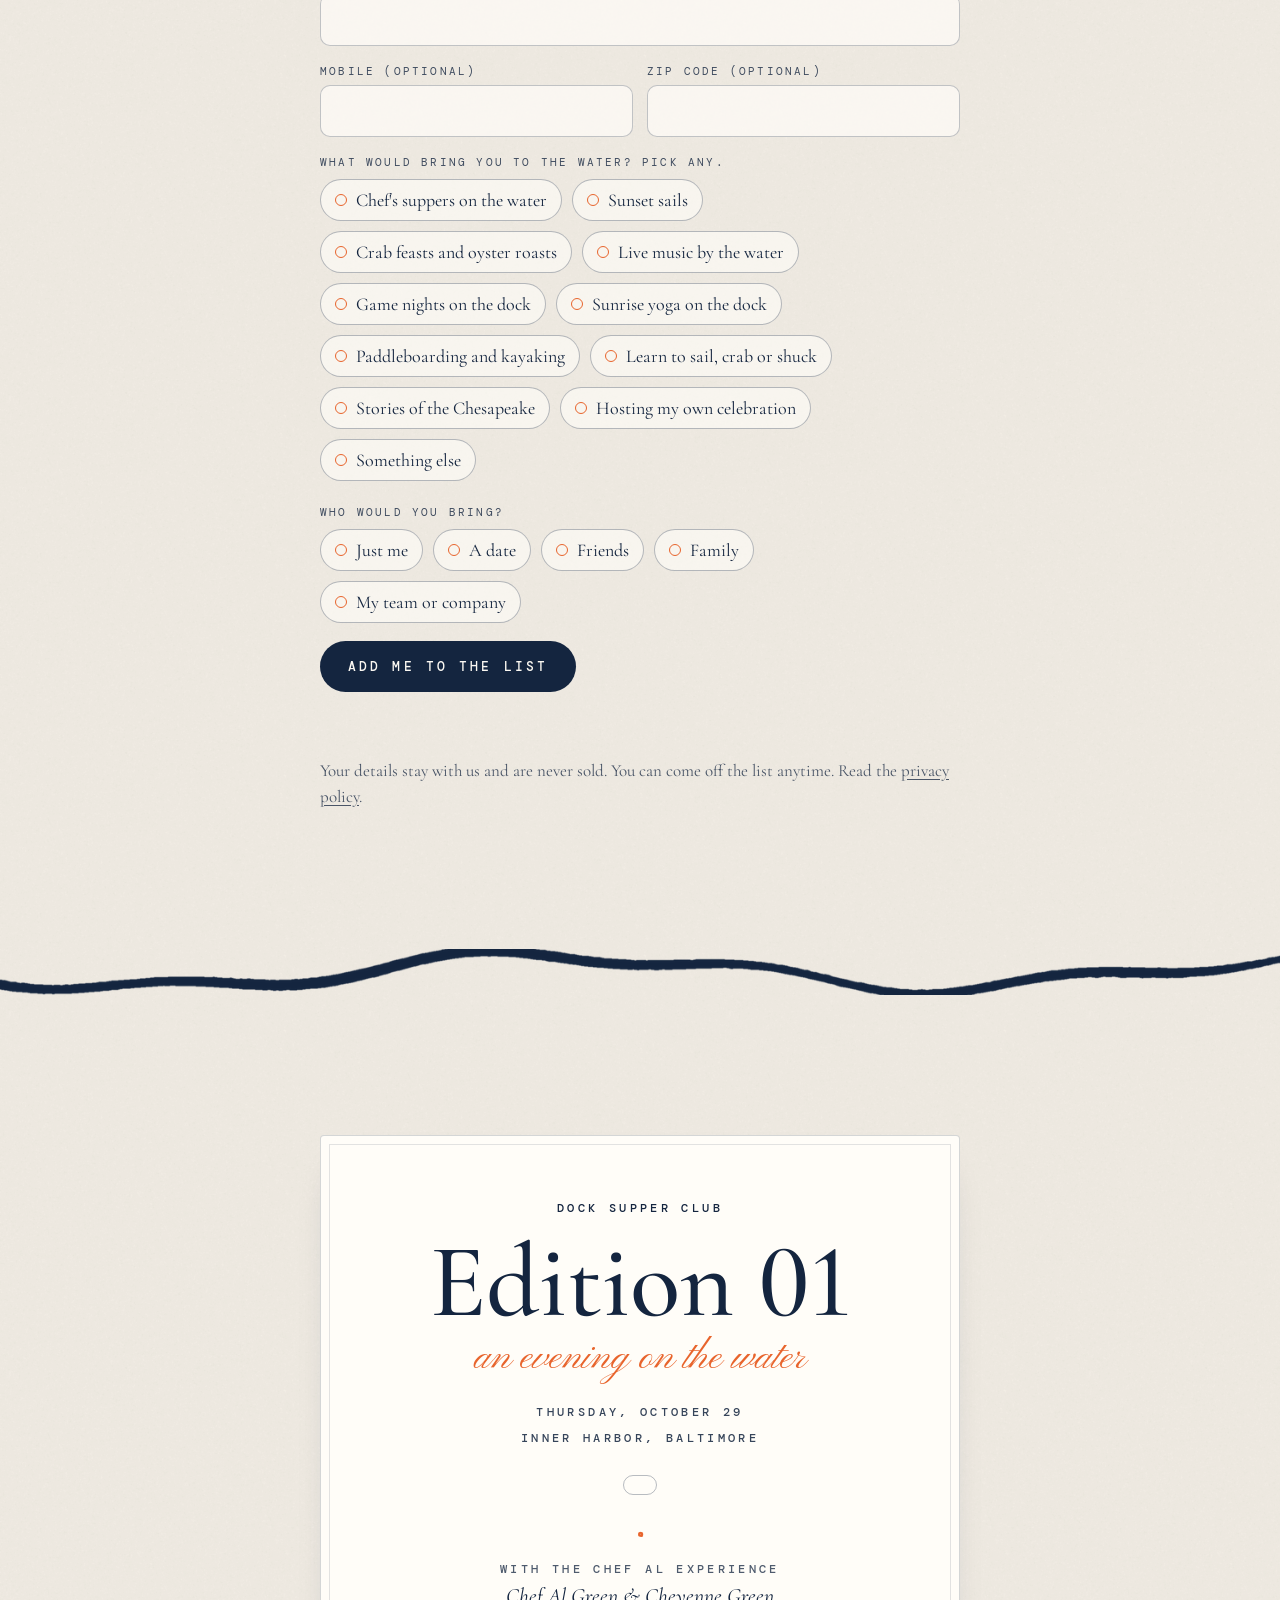
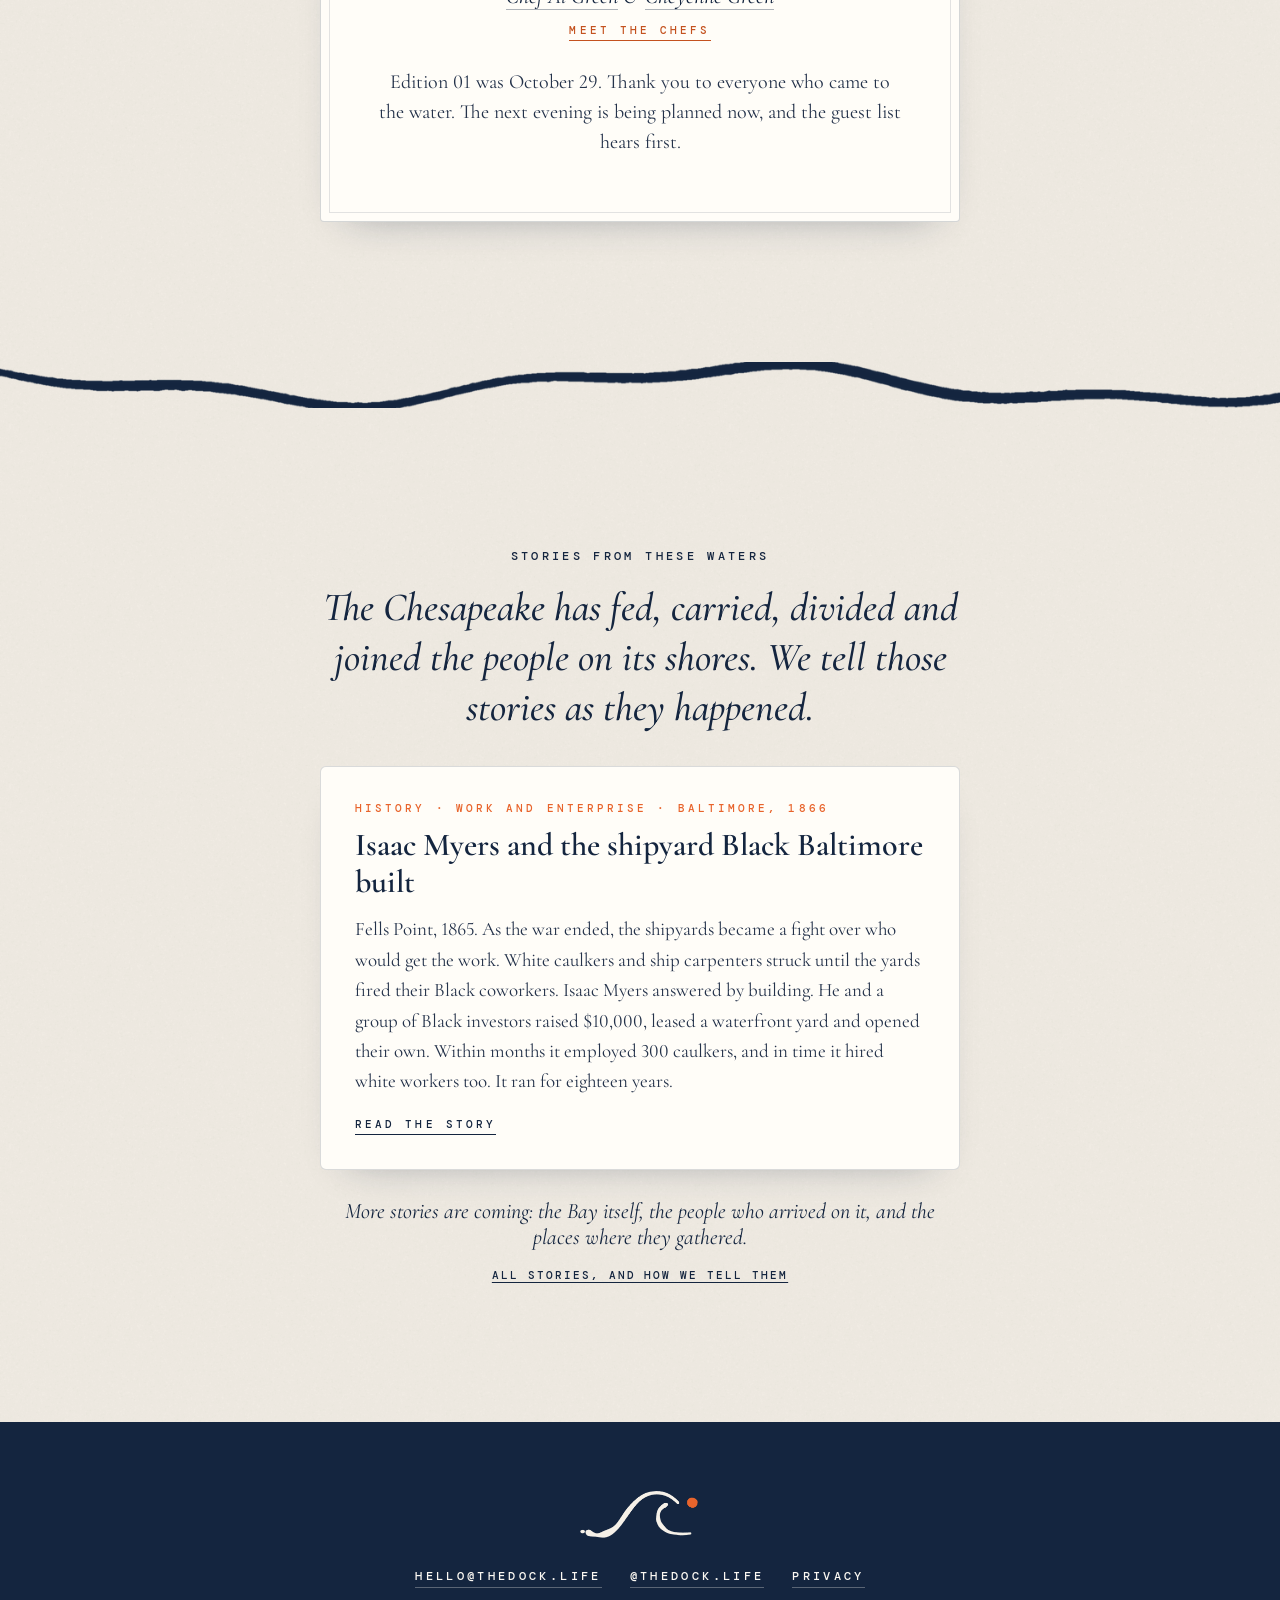
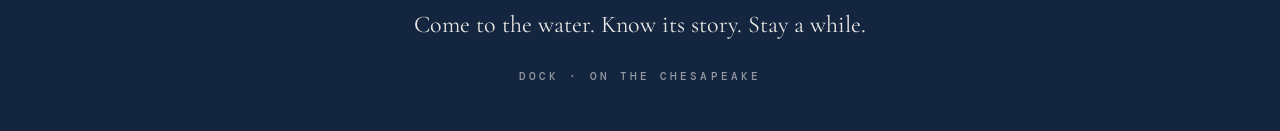
==== commit 78efb5e1: "Draft Part 3 Already here, why we tell these stories, short-form line (pending fact-check) Co-Author" ====
--- a/index.html
+++ b/index.html
@@ -147,32 +147,8 @@
 .kopen{color:inherit;text-decoration:underline;text-decoration-thickness:1px;text-decoration-color:rgba(20,37,63,.35);text-underline-offset:6px}
 .kopen:hover{text-decoration-color:#E8642C}
 .kmeet{display:inline-block;margin-top:14px;font-size:11px;color:#C4521F;text-decoration:none;border-bottom:1px solid currentColor;padding-bottom:3px}
-.kdlg{border:0;padding:0;margin:auto;width:min(880px,calc(100vw - 24px));max-height:calc(100dvh - 24px);background:#F6F1E8 url(/assets/paper.png);background-blend-mode:multiply;color:#14253F;border-radius:10px;box-shadow:0 40px 90px -30px rgba(10,20,36,.6)}
-.kdlg::backdrop{background:rgba(14,26,44,.55);backdrop-filter:blur(2px)}
-.kdlg[open]{animation:kin .28s ease}
-@keyframes kin{from{opacity:0;transform:translateY(14px)}to{opacity:1;transform:none}}
-.kin{position:relative;padding:clamp(26px,5vw,44px) clamp(18px,4vw,40px) 34px;text-align:center}
-.kdlg h2{font-weight:500;font-size:clamp(30px,5vw,44px);line-height:1.1;margin:12px 0 28px}
-.kx{position:sticky;top:0;float:right;margin:-14px -10px 0 0;width:44px;height:44px;padding:0;display:flex;align-items:center;justify-content:center;border:0;border-radius:50%;background:rgba(255,253,248,.9);font-size:28px;line-height:1;color:#14253F;cursor:pointer;z-index:2}
-.kx:focus-visible{outline:2px solid #E8642C}
-@media (max-width:640px){.kdlg{width:100vw;max-width:100vw;max-height:92dvh;margin:auto 0 0;border-radius:16px 16px 0 0}}
-.cooks{display:grid;grid-template-columns:1fr 1fr;gap:18px;text-align:left;align-items:start;clear:both}
-@media (max-width:720px){.cooks{grid-template-columns:1fr}}
-.cook{background:#FFFDF8;border:1px solid rgba(20,37,63,.14);border-radius:6px;padding:clamp(22px,4vw,30px);box-shadow:0 18px 40px -32px rgba(20,37,63,.45)}
 .cookimg{display:block;width:100%;aspect-ratio:4/3;object-fit:cover;object-position:34% 22%;border-radius:4px;margin-bottom:20px;filter:grayscale(1)}
-.cook .role{color:#C4521F;font-size:11px;line-height:1.7}
-.cook h3{font-weight:600;font-size:clamp(26px,3.6vw,30px);line-height:1.15;margin:8px 0 12px}
-.cook .short{font-size:19px;line-height:1.6;color:#24324A}
-.cook details{margin-top:16px}
-.cook summary{cursor:pointer;list-style:none;display:inline-block;font-size:11px;border-bottom:1px solid currentColor;padding-bottom:3px}
-.cook summary::-webkit-details-marker{display:none}
-.cook details[open] summary{opacity:.6}
-.cook .full{margin-top:14px}
-.cook .full p{font-size:17.5px;line-height:1.6;color:#24324A}
-.cook .full p+p{margin-top:12px}
-.cook .ig{display:inline-block;margin-top:18px;font-size:11px;text-decoration:none;color:#14253F;border:1px solid rgba(20,37,63,.3);border-radius:999px;padding:9px 14px}
-.cook .ig:hover{border-color:#14253F}
-.kdlg .duo{margin-top:34px;font-style:italic;font-size:clamp(21px,2.6vw,24px);color:#24324A}
+footer .ns{font-size:clamp(20px,2.6vw,24px);margin:22px 0 4px;opacity:.92}
 </style>
 </head>
 <body>
@@ -277,8 +253,8 @@
       <div class="count k" id="count" hidden></div>
       <img class="dab" src="/assets/dab.png" alt="">
       <div class="k" style="opacity:.75">With The Chef Al Experience</div>
-      <div class="names"><a class="kopen" href="#al" data-k="k-al">Chef Al Green</a> &amp; <a class="kopen" href="#cheyenne" data-k="k-cheyenne">Cheyenne Green</a></div>
-      <a class="kmeet k" href="#kitchen" data-k="k-al">Meet the chefs</a>
+      <div class="names"><a class="kopen" href="/kitchen#al">Chef Al Green</a> &amp; <a class="kopen" href="/kitchen#cheyenne">Cheyenne Green</a></div>
+      <a class="kmeet k" href="/kitchen">Meet the chefs</a>
       <p class="note" id="ednote">Edition 01 is a small first evening among friends. The next one opens to the guest list first.</p>
     </div>
   </div>
@@ -309,6 +285,7 @@
     <a href="https://instagram.com/thedock.life" target="_blank" rel="noopener">@thedock.life</a>
     <a href="/privacy">Privacy</a>
   </div>
+  <div class="ns">Come to the water. Know its story. Stay a while.</div>
   <div class="fine k">Dock · On the Chesapeake</div>
 </footer>
 
@@ -505,39 +482,5 @@
   });
 })();
 </script>
-<dialog class="kdlg" id="kitchen" aria-labelledby="kdlg-t">
-  <div class="kin">
-    <button class="kx" type="button" aria-label="Close">&times;</button>
-    <div class="k">Edition 01 · In the kitchen</div>
-    <h2 id="kdlg-t">The Chef Al Experience</h2>
-    <div class="cooks">
-      <article class="cook" id="k-al">
-        <div class="k role">Chef</div>
-        <h3>Chef Alexander “Al” Green</h3>
-        <p class="short">A private chef and culinary event specialist. He cooks multi-course private dinners, celebrations and corporate events, with bold flavors and careful presentation.</p>
-        <details><summary class="k">Read his full bio</summary><div class="full"><p>Chef Alexander “Al” Green is a distinguished private chef and culinary event specialist known for transforming memorable occasions into extraordinary dining experiences. With a passion for bold flavors, artistic presentation, and exceptional hospitality, Chef Al has built a reputation for creating culinary experiences that are as unforgettable as the people gathered around the table.</p><p>His impressive clientele includes Grammy-winning music producers, personalities from The Real Housewives, corporate professionals, and discerning hosts seeking something beyond the ordinary.</p><p>From intimate, multi-course private dinners and elegant celebrations to upscale corporate gatherings, Chef Al approaches every event with creativity, precision, and a commitment to excellence. His culinary style combines innovative flavor profiles, refined presentation, and unexpected touches that turn each course into an experience of its own.</p><p>Beyond the kitchen, Chef Al is celebrated for his engaging personality and genuine connection with his guests. He believes that exceptional dining is about more than what’s on the plate. It’s about the atmosphere, the conversation, and the memories created along the way.</p><p>Whether preparing an exclusive dinner for a handful of guests or orchestrating a sophisticated corporate event, Chef Al brings the same attention to detail, personal approach, and passion for hospitality to every occasion.</p><p>For Chef Al, great food is just the beginning. The experience is everything.</p></div></details>
-        <a class="ig k" href="https://www.instagram.com/chefdreamsofwater/" target="_blank" rel="noopener">@chefdreamsofwater</a>
-      </article>
-      <article class="cook" id="k-cheyenne">
-        <div class="k role">Sous chef and creative experience specialist</div>
-        <h3>Cheyenne Green</h3>
-        <p class="short">Cheyenne cooked her way through college alongside her father. Today she works beside him as sous chef, and brings cocktail pop-ups, event décor and an eye for detail to every evening.</p>
-        <details><summary class="k">Read her full bio</summary><div class="full"><p>For Cheyenne Green, hospitality is more than a passion—it’s a family tradition. Having cooked her way through college alongside her father, Chef Alexander “Al” Green, Cheyenne has grown into an essential part of the culinary team.</p><p>As Sous Chef, she brings fresh creativity, attention to detail, and a natural flair for hospitality to every event. Her talents extend beyond the kitchen, from crafting unique cocktail pop-up experiences to designing beautiful event décor and creating inviting atmospheres.</p><p>Blending culinary expertise with an eye for style and presentation, Cheyenne helps bring every detail of the Chef Al experience to life.</p></div></details>
-      </article>
-    </div>
-    <p class="duo">Father and daughter. One kitchen. Edition 01.</p>
-  </div>
-</dialog>
-<script>
-(function(){
-  var d=document.getElementById('kitchen'); if(!d||!d.showModal) return;
-  function open(id){ if(!d.open) d.showModal(); var el=document.getElementById(id||'k-al'); d.scrollTop=0; if(el&&id!=='k-al'&&window.innerWidth<=720) setTimeout(function(){ d.scrollTop=el.getBoundingClientRect().top-d.getBoundingClientRect().top-16; },60); }
-  document.querySelectorAll('.kopen,.kmeet').forEach(function(a){ a.addEventListener('click',function(e){ e.preventDefault(); open(a.getAttribute('data-k')); }); });
-  d.querySelector('.kx').addEventListener('click',function(){ d.close(); });
-  d.addEventListener('click',function(e){ if(e.target===d) d.close(); });
-  d.addEventListener('close',function(){ if(/^#(kitchen|al|cheyenne)$/.test(location.hash)) try{history.replaceState(null,'',location.pathname+location.search)}catch(e){} });
-  var h=location.hash; if(h==='#kitchen'||h==='#al') setTimeout(function(){open('k-al')},400); if(h==='#cheyenne') setTimeout(function(){open('k-cheyenne')},400);
-})();
-</script>
 </body>
 </html>
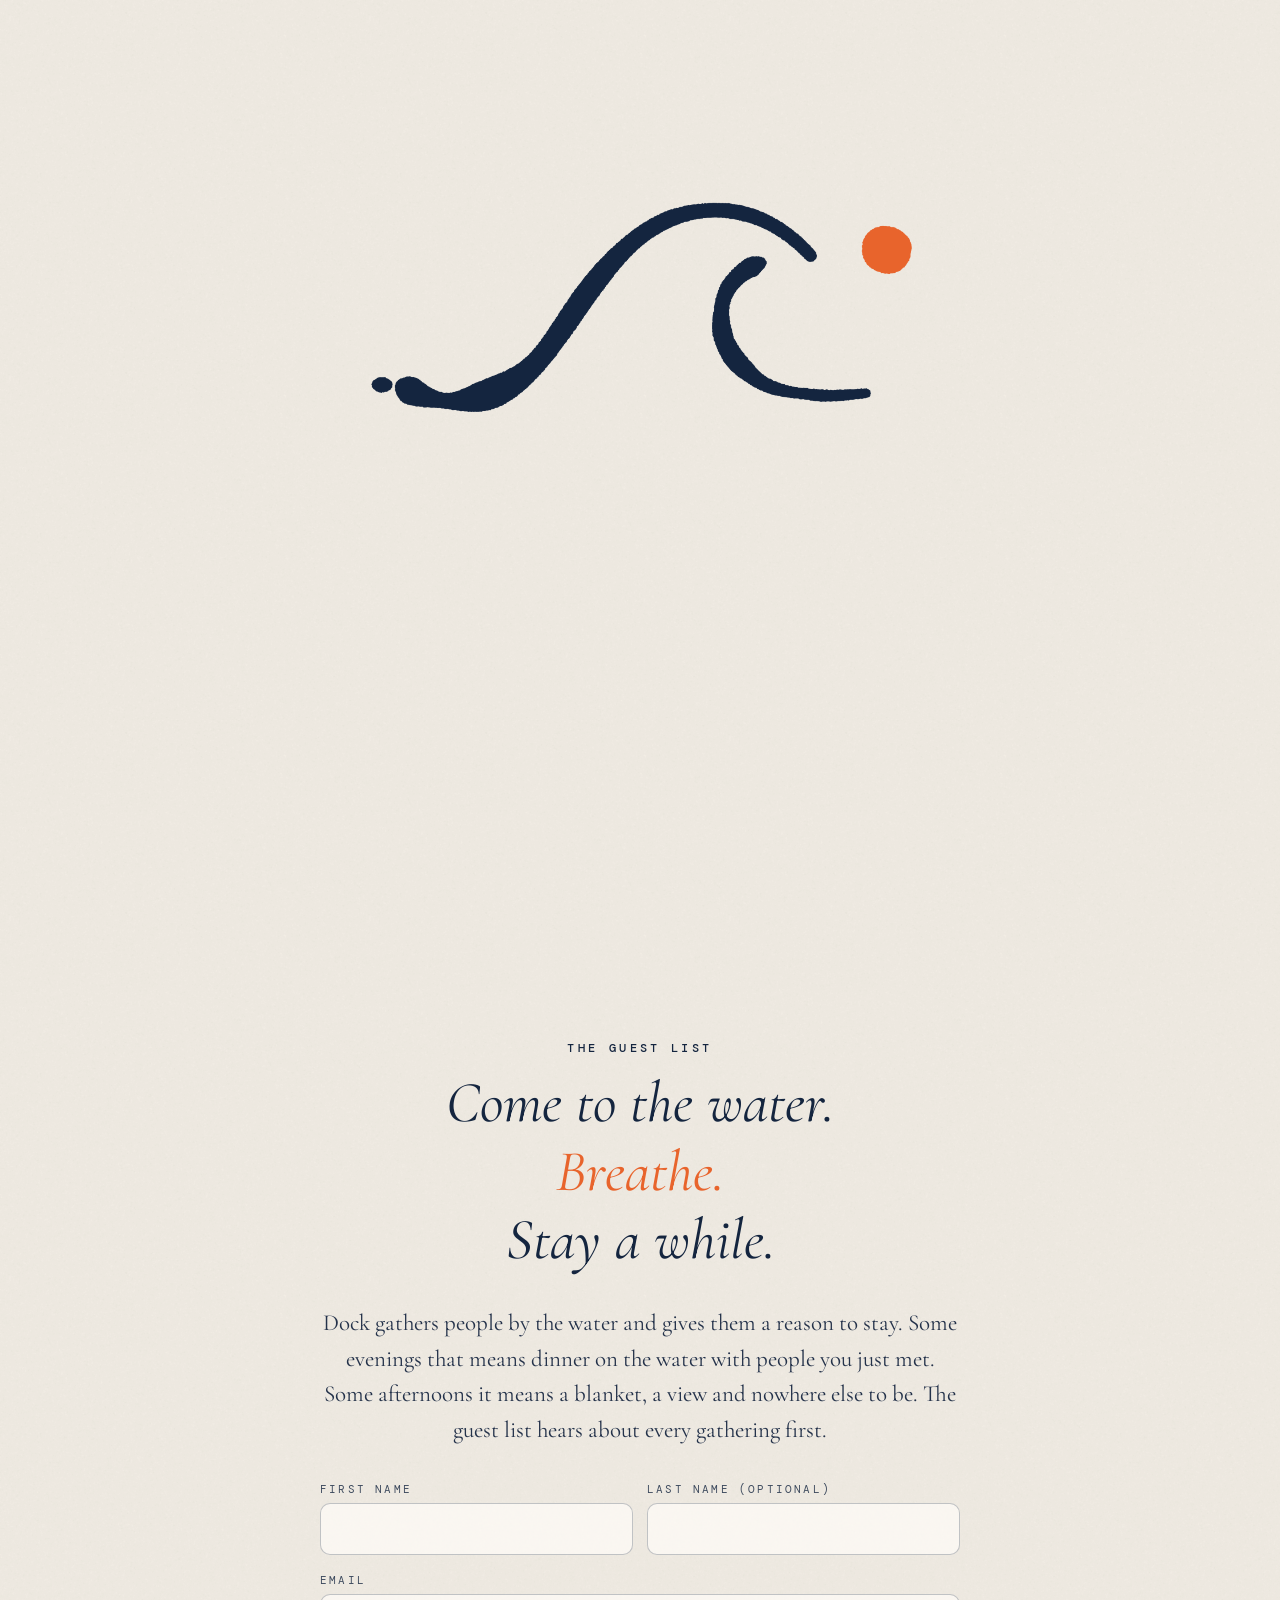
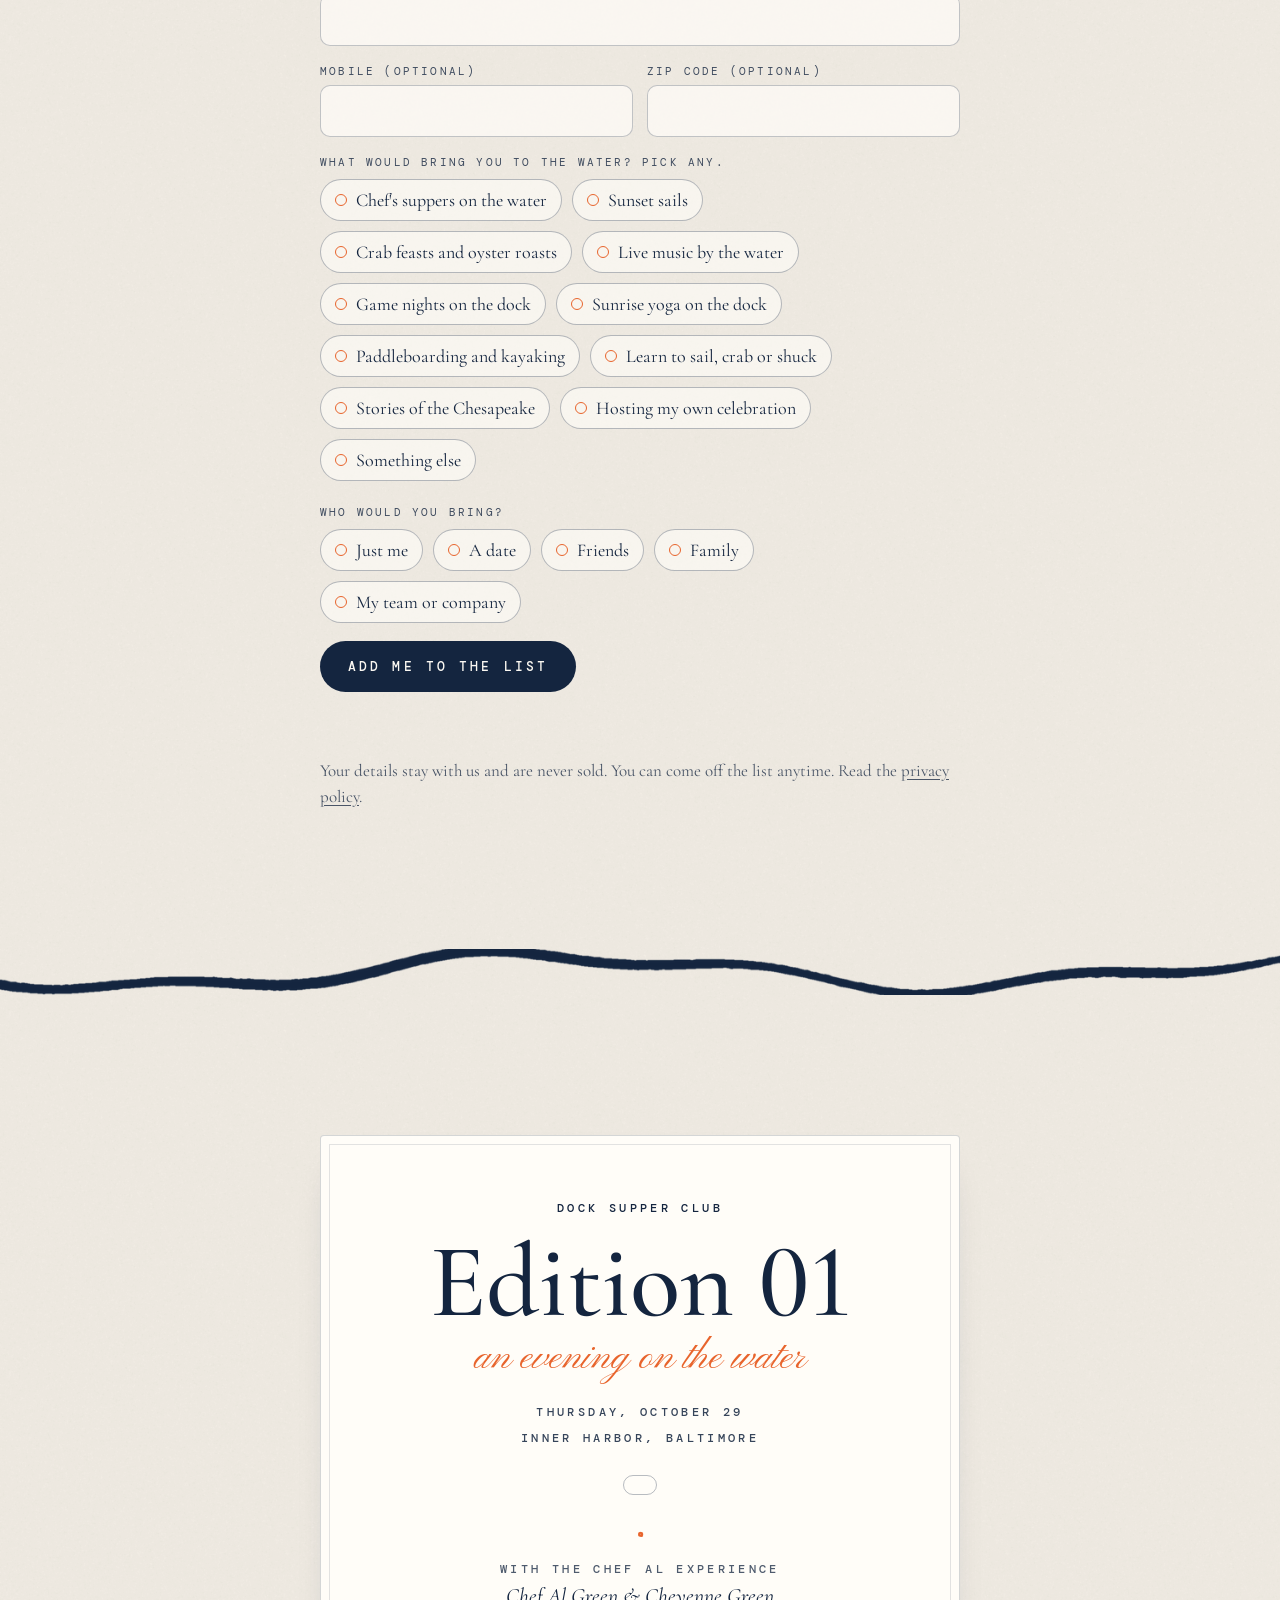
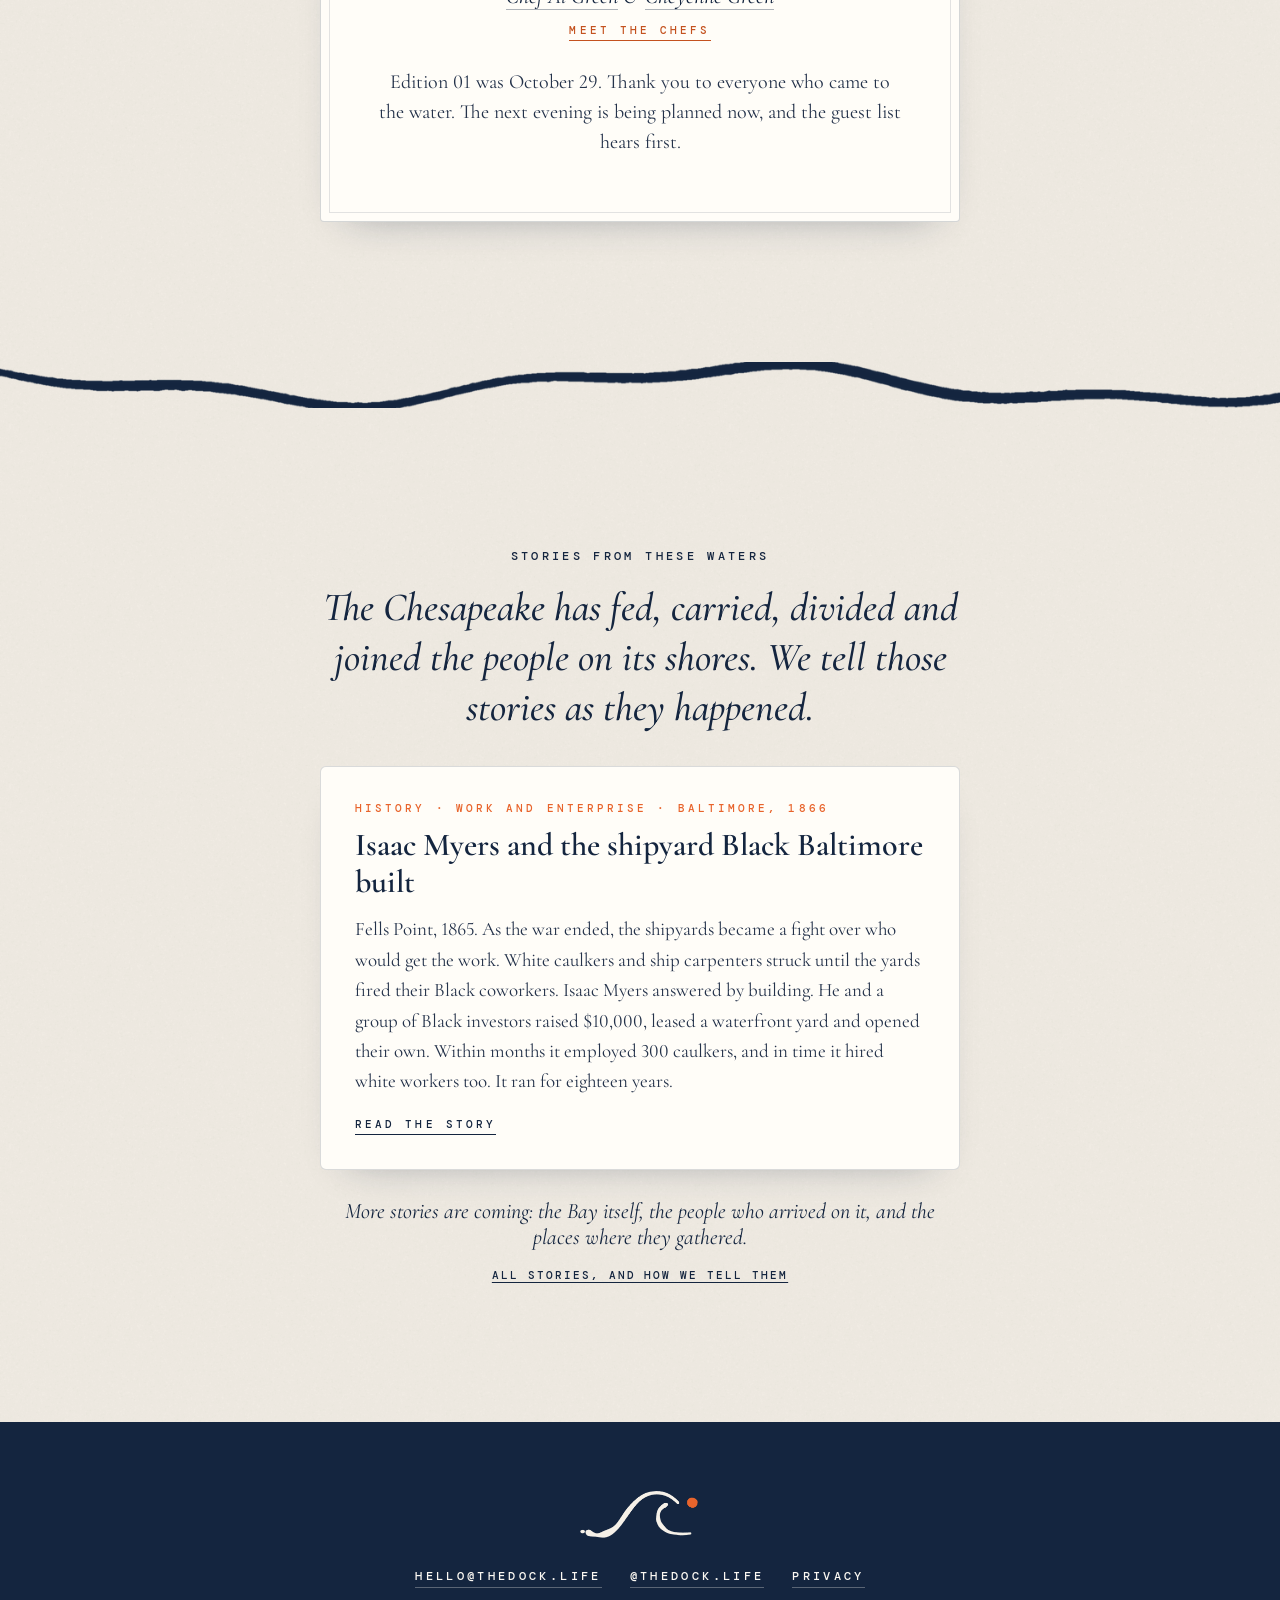
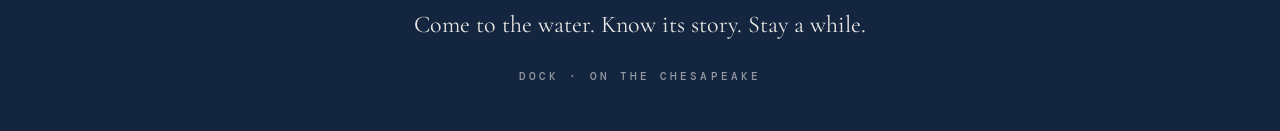
==== commit 69fee092: "Home: new evening line; guest list welcome text via Twilio (inactive until keys are set) Co-Authored" ====
--- a/index.html
+++ b/index.html
@@ -190,7 +190,7 @@
       <div class="reveal">Breathe.</div>
       <div class="reveal">Stay a while.</div>
     </div>
-    <p class="body reveal">Dock gathers people by the water and gives them a reason to stay. Some evenings that means eight courses and three signature cocktails. Some afternoons it means a blanket, a view and nowhere else to be. The guest list hears about every gathering first.</p>
+    <p class="body reveal">Dock gathers people by the water and gives them a reason to stay. Some evenings that means dinner on the water with people you just met. Some afternoons it means a blanket, a view and nowhere else to be. The guest list hears about every gathering first.</p>
     <form id="form" class="reveal" novalidate>
       <div class="row">
         <label class="f"><span>First name</span><input type="text" name="firstName" autocomplete="given-name" required maxlength="100"></label>
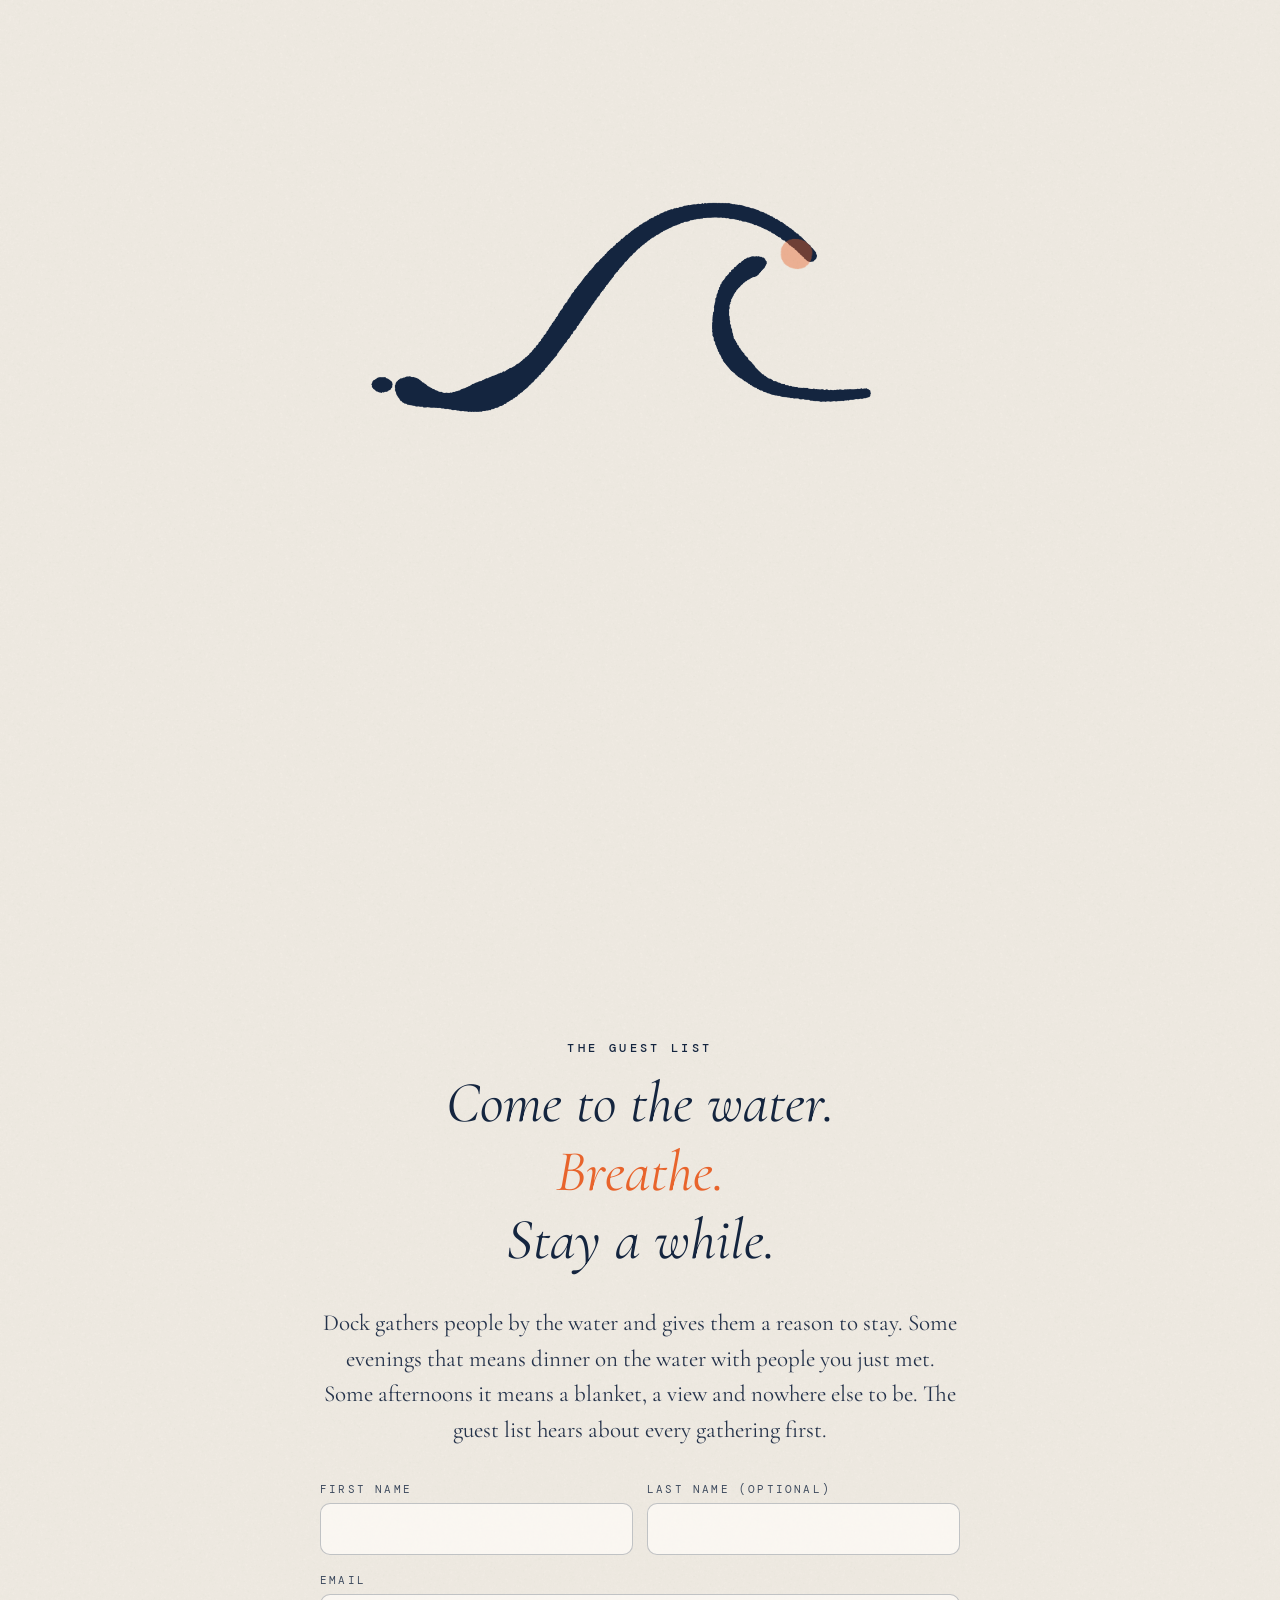
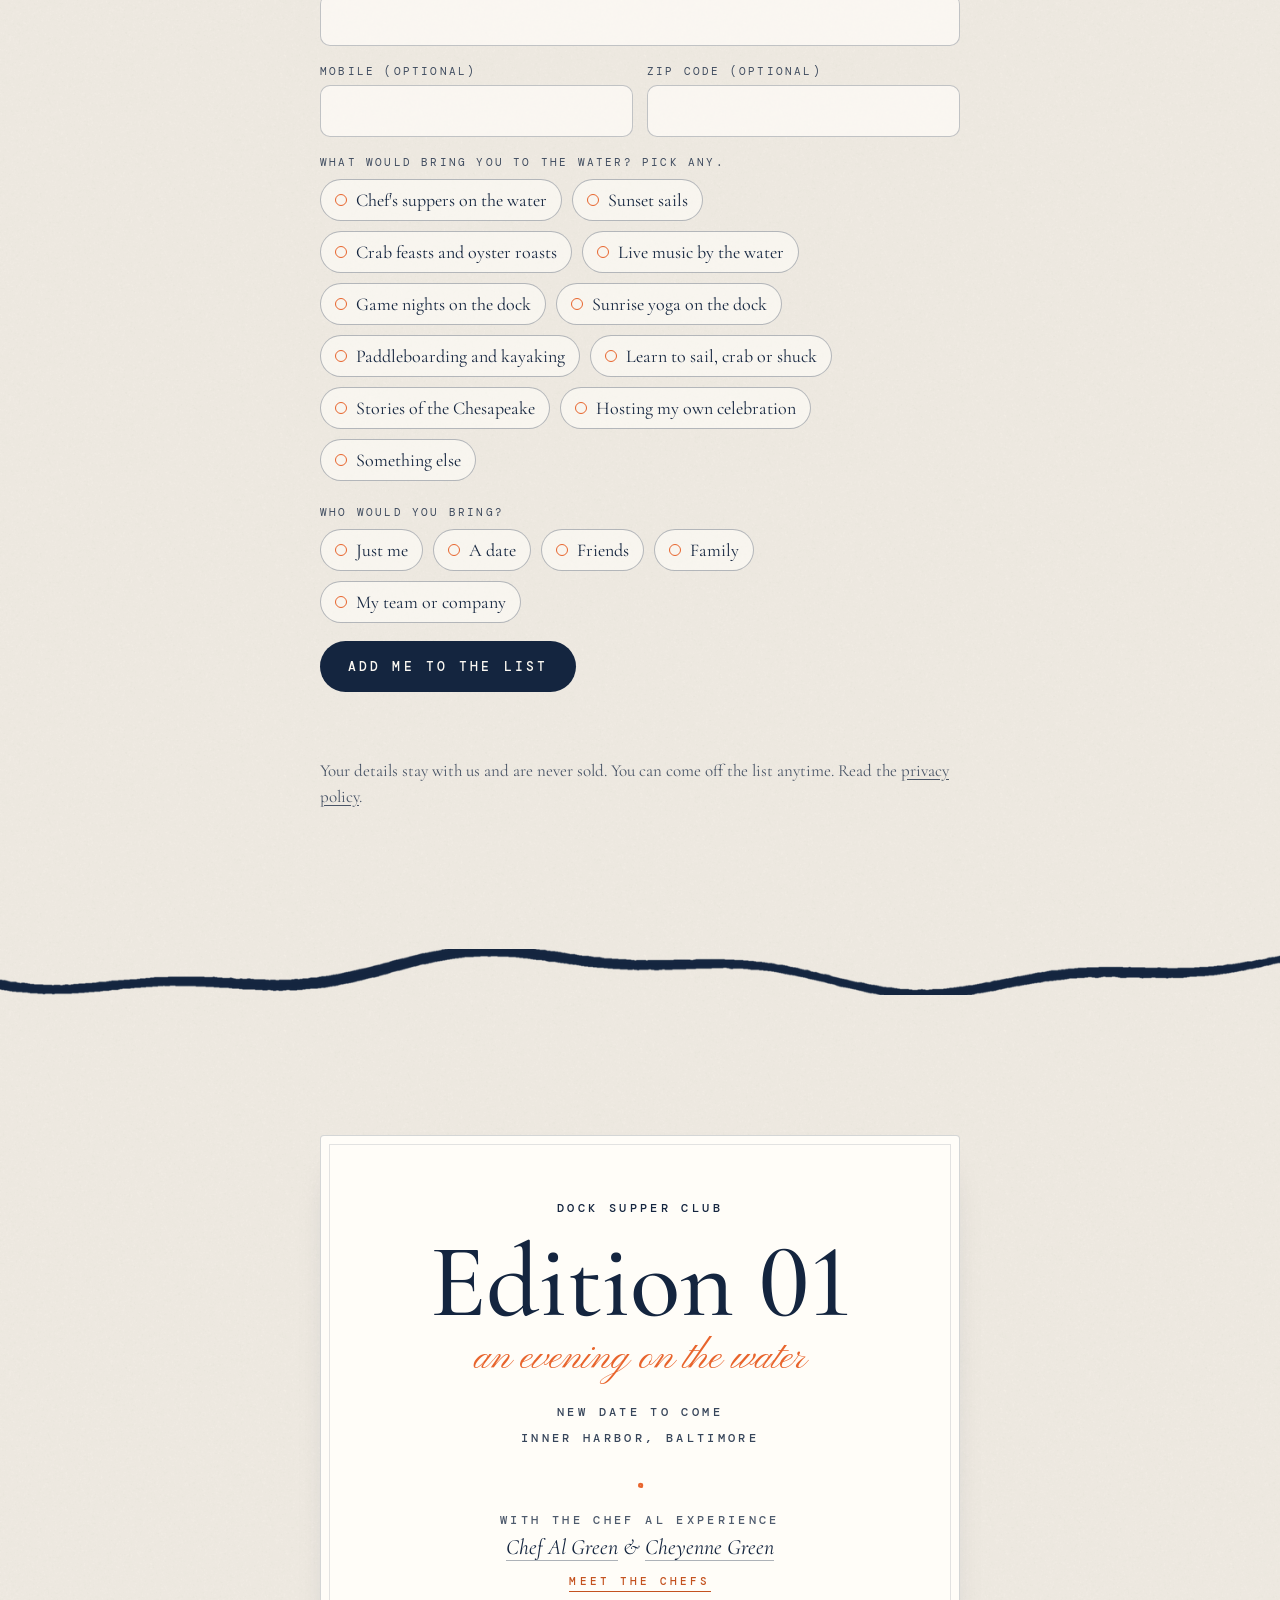
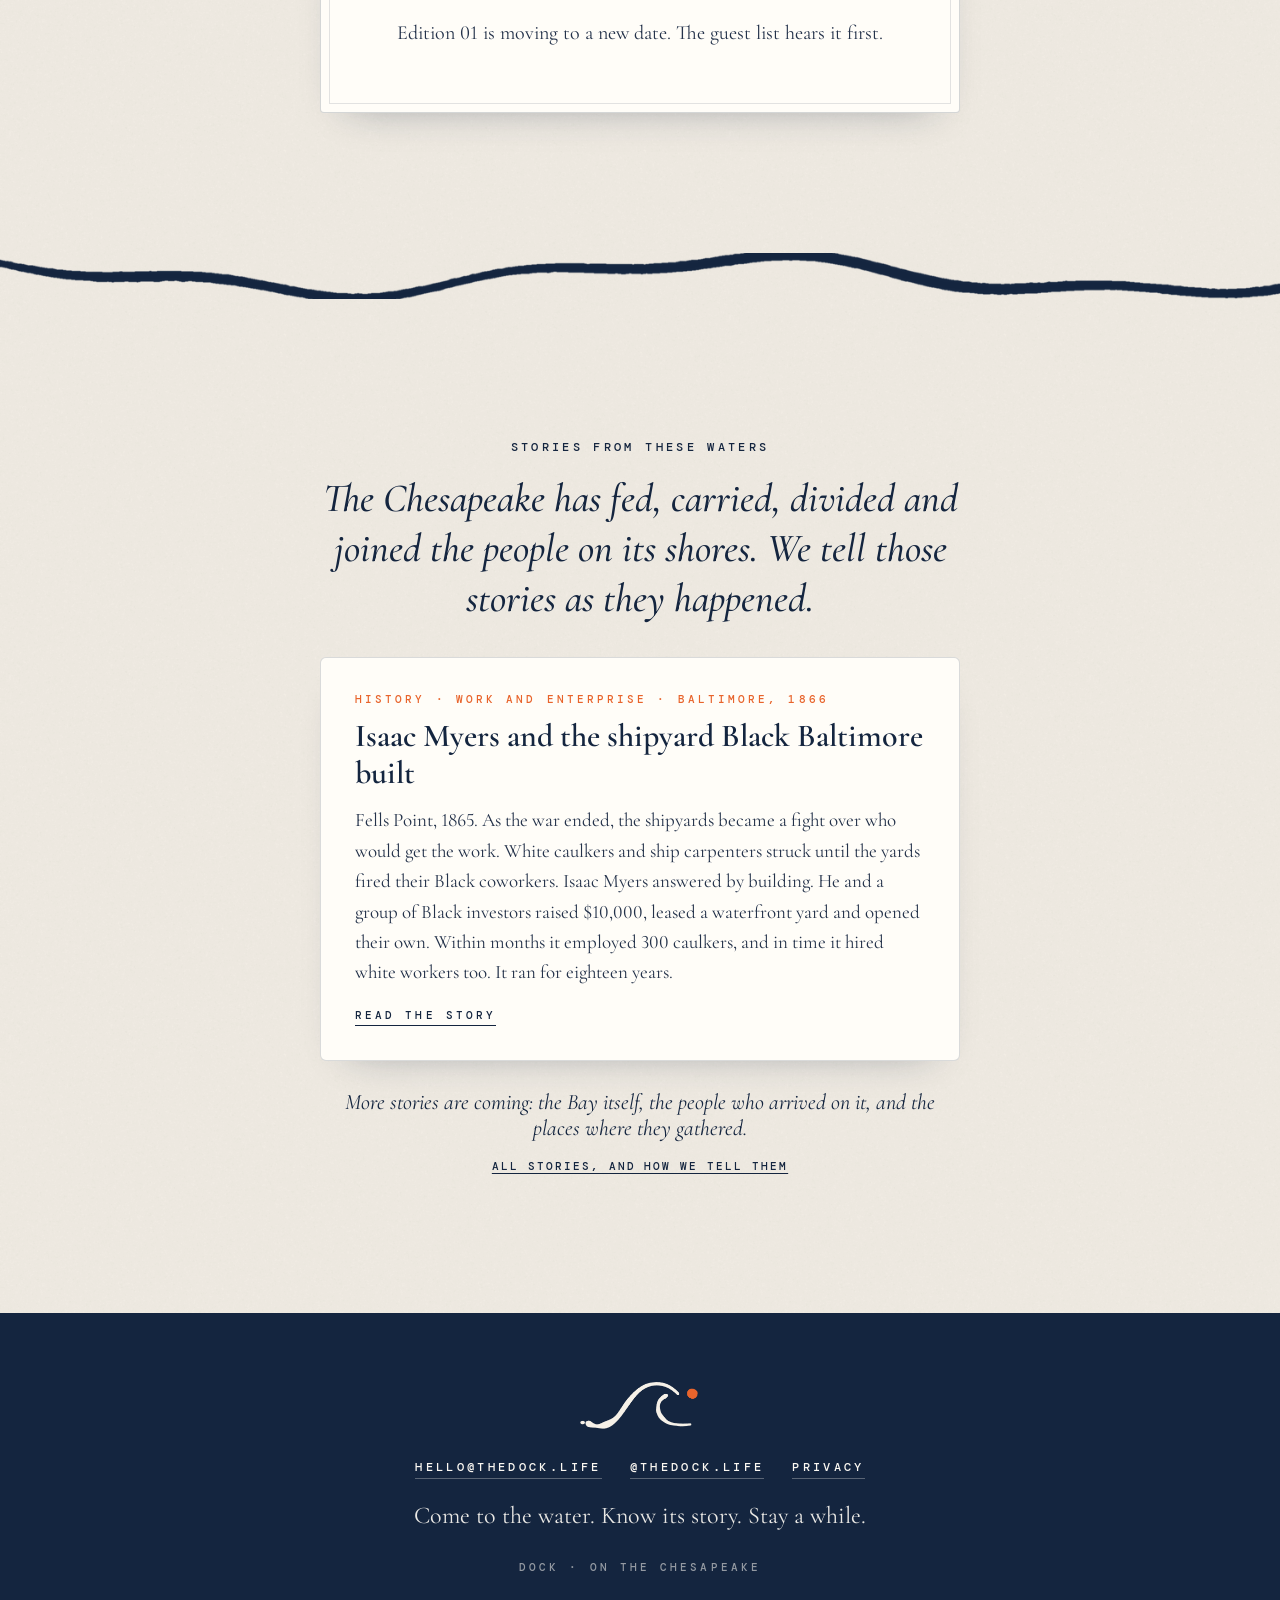
==== commit e2e2fca5: "Edition 01 moving: remove Oct 29 date and countdown from home and kitchen pages Co-Authored-By: Clau" ====
--- a/index.html
+++ b/index.html
@@ -249,13 +249,12 @@
       <div class="k">Dock Supper Club</div>
       <div class="big">Edition 01</div>
       <div class="sc">an evening on the water</div>
-      <div class="meta k">Thursday, October 29<br>Inner Harbor, Baltimore</div>
-      <div class="count k" id="count" hidden></div>
+      <div class="meta k">New date to come<br>Inner Harbor, Baltimore</div>
       <img class="dab" src="/assets/dab.png" alt="">
       <div class="k" style="opacity:.75">With The Chef Al Experience</div>
       <div class="names"><a class="kopen" href="/kitchen#al">Chef Al Green</a> &amp; <a class="kopen" href="/kitchen#cheyenne">Cheyenne Green</a></div>
       <a class="kmeet k" href="/kitchen">Meet the chefs</a>
-      <p class="note" id="ednote">Edition 01 is a small first evening among friends. The next one opens to the guest list first.</p>
+      <p class="note" id="ednote">Edition 01 is moving to a new date. The guest list hears it first.</p>
     </div>
   </div>
 </section>
@@ -445,21 +444,7 @@
   const io = new IntersectionObserver(es => es.forEach(e => { if (e.isIntersecting) { e.target.classList.add('in'); io.unobserve(e.target); } }), {threshold: .08, rootMargin: '0px 0px -6% 0px'});
   document.querySelectorAll('.reveal').forEach((el, i) => { el.style.transitionDelay = (el.parentElement.classList.contains('three') ? [...el.parentElement.children].indexOf(el) * .35 : 0) + 's'; io.observe(el); });
 
-  // ---- Edition 01 countdown: days and hours, then hours and minutes on the day ----
-  (() => {
-    const c = document.getElementById('count'), note = document.getElementById('ednote');
-    const doors = Date.parse('2026-10-29T17:00:00-04:00'), end = Date.parse('2026-10-29T22:00:00-04:00');
-    const plural = (n, w) => n + ' ' + w + (n === 1 ? '' : 's');
-    function update() {
-      const now = Date.now(), ms = doors - now;
-      if (now >= end) { c.hidden = true; note.textContent = 'Edition 01 was October 29. Thank you to everyone who came to the water. The next evening is being planned now, and the guest list hears first.'; return; }
-      if (now >= doors) { c.textContent = 'Happening now'; c.hidden = false; return; }
-      const mins = Math.floor(ms / 6e4), d = Math.floor(mins / 1440), h = Math.floor(mins % 1440 / 60), m = mins % 60;
-      c.textContent = d >= 1 ? 'In ' + plural(d, 'day') + ', ' + plural(h, 'hour') : 'Doors in ' + (h ? plural(h, 'hour') + ', ' : '') + plural(m, 'minute');
-      c.hidden = false;
-    }
-    update(); setInterval(update, 30000);
-  })();
+  // Edition 01 countdown is paused while the new date is set. Restore it from git history (commit before this one) with the new date.
 
   // ---- guest list ----
   const form = document.getElementById('form'), msg = document.getElementById('msg'), go = document.getElementById('go');
